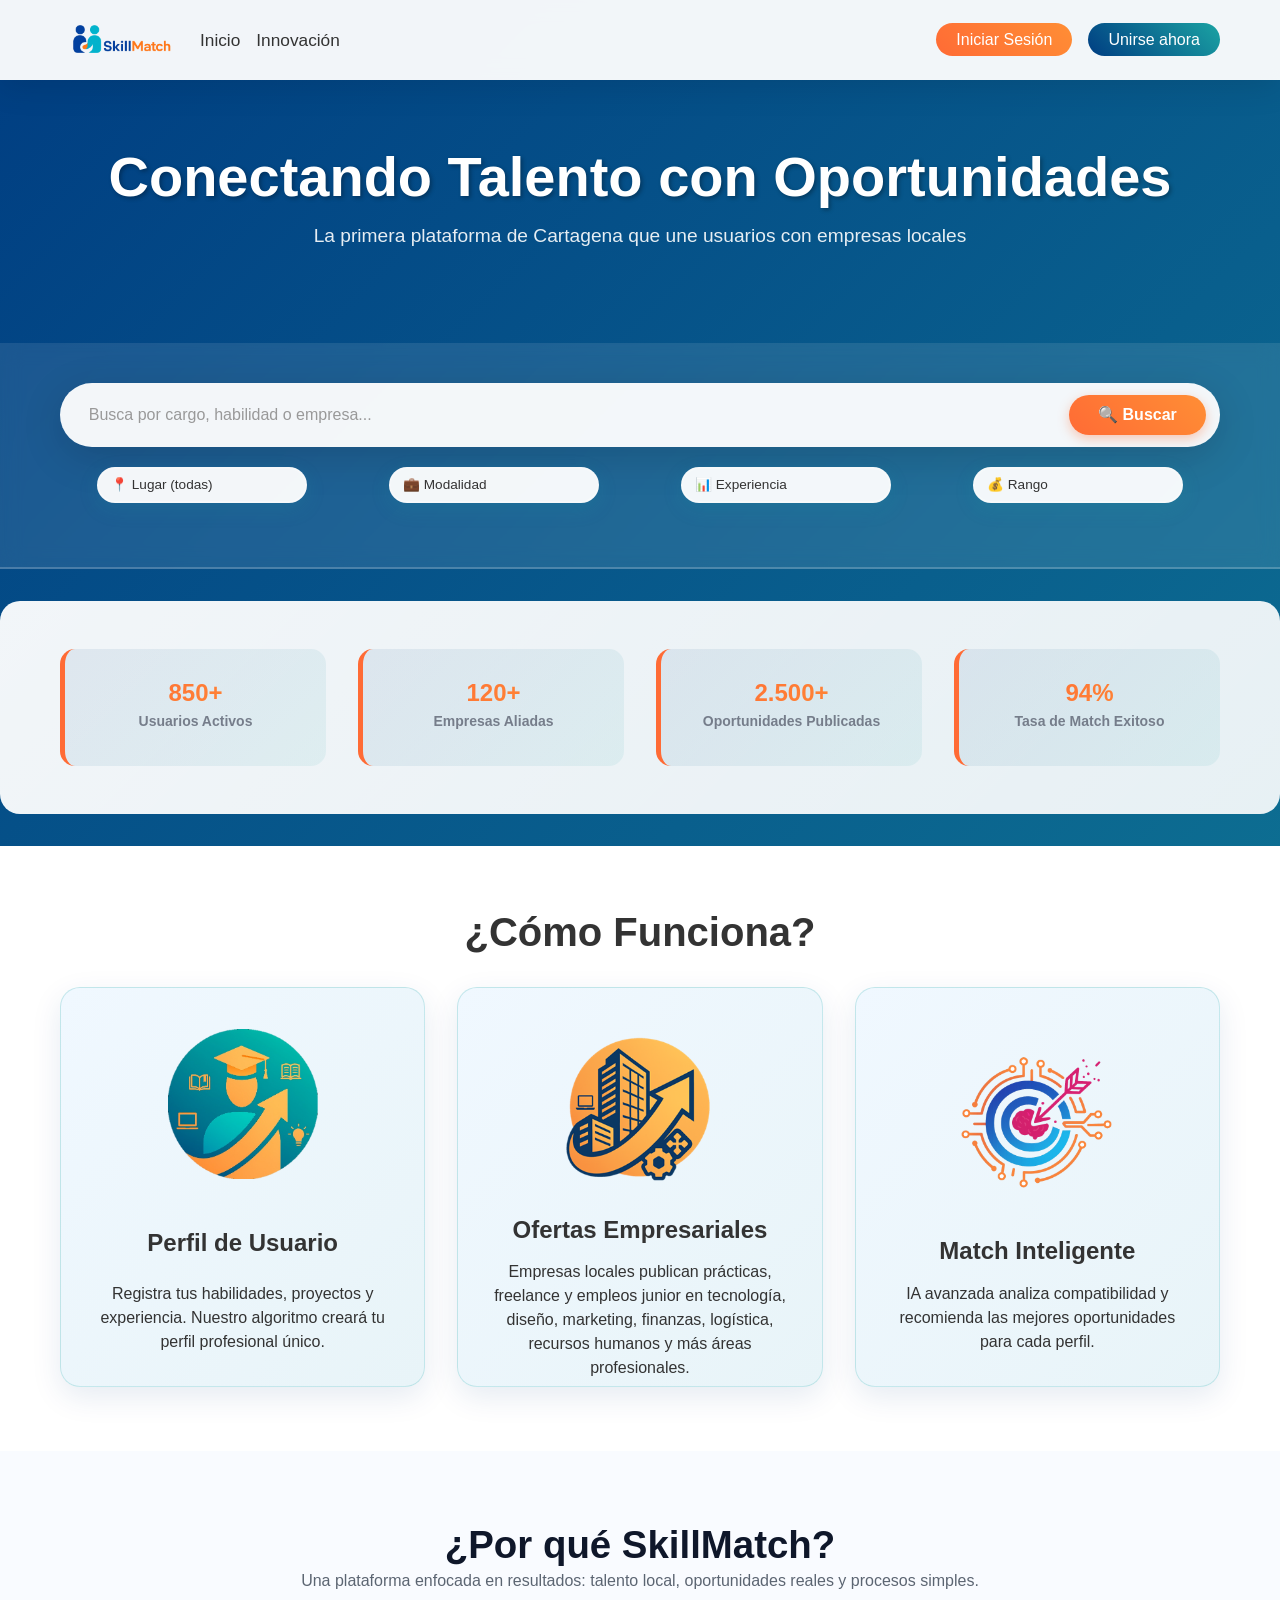
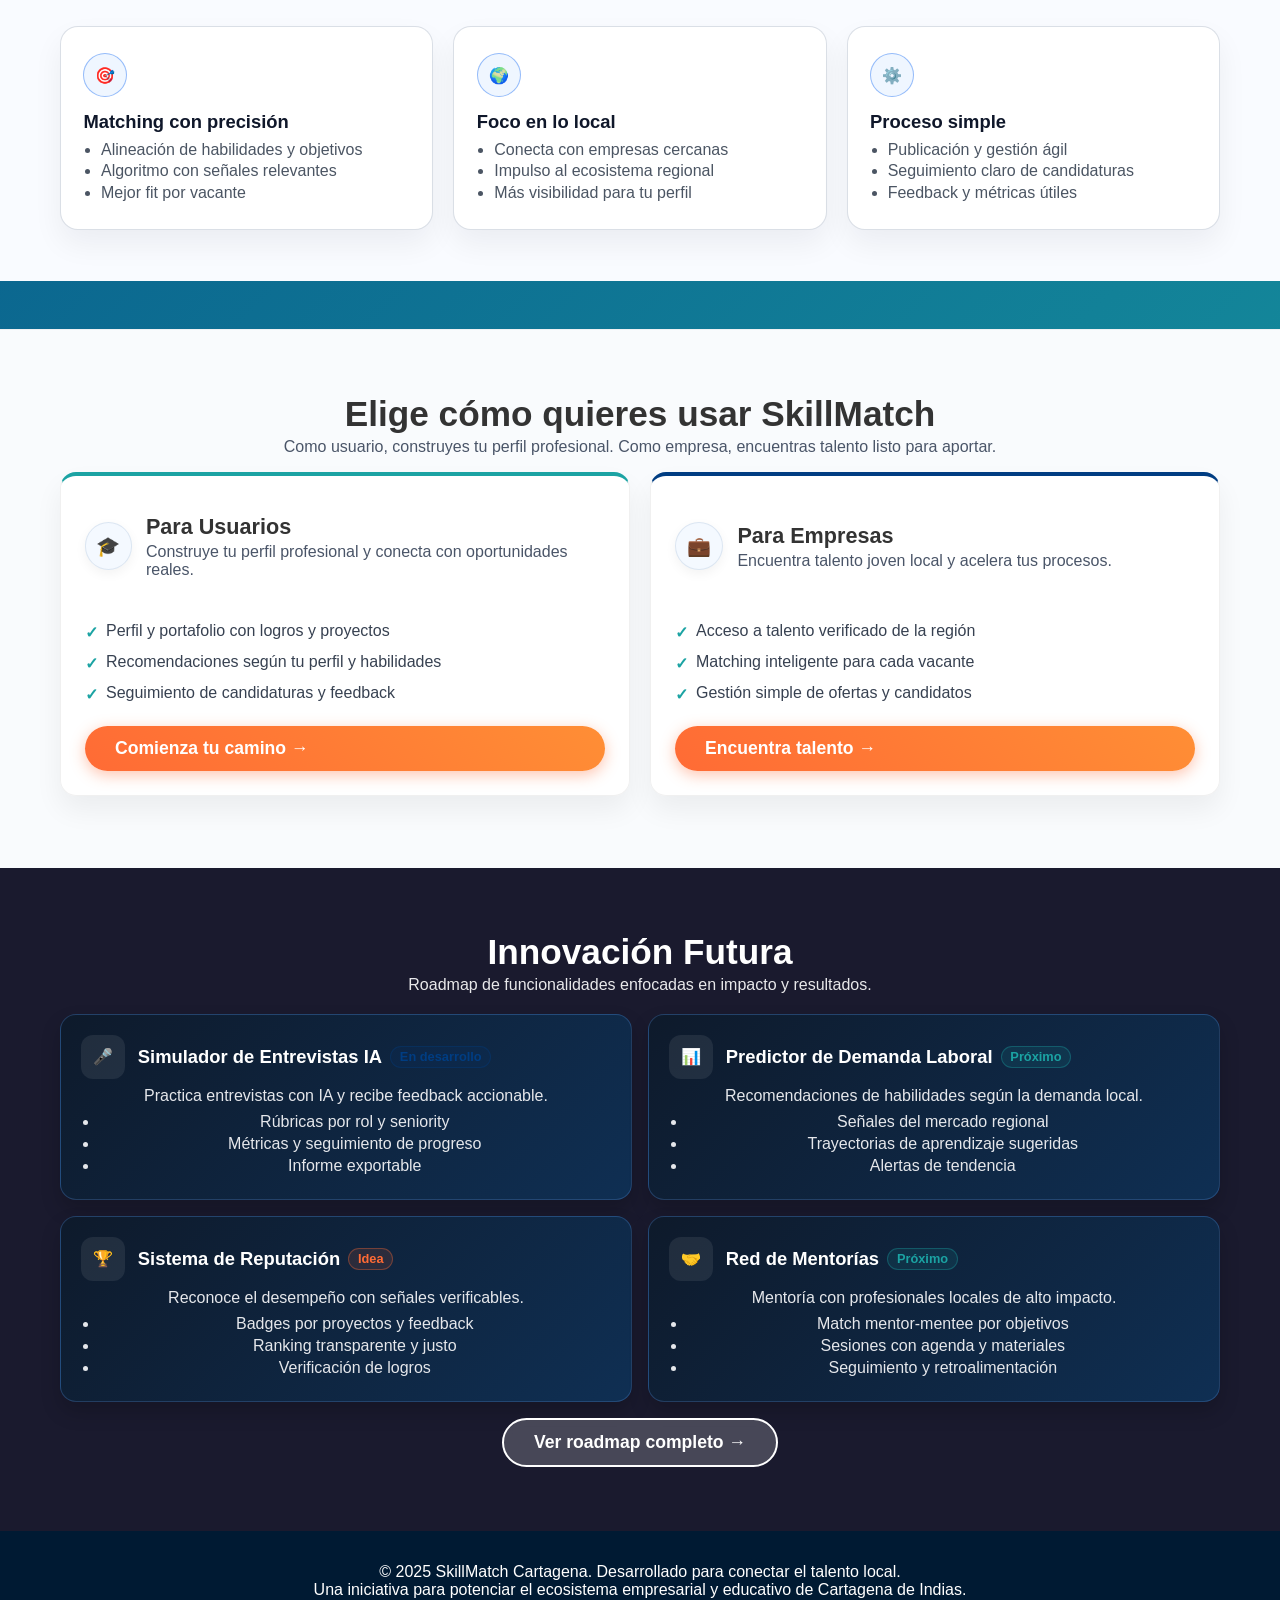
==== SkillMatch/src/pages/index.html @ 5d474a7c "feat: estado inicial SkillMatch antes de refactorizacion" ====
<!DOCTYPE html>
<html lang="es">
<head>
    <meta charset="UTF-8">
    <meta name="viewport" content="width=device-width, initial-scale=1.0">
    <title>SkillMatch Cartagena</title>
    <meta name="description" content="Conecta usuarios de Cartagena con oportunidades laborales locales. Perfiles profesionales, oportunidades personalizadas y networking con empresas.">
    <meta name="keywords" content="empleo, prácticas, usuarios, Cartagena, empresas, oportunidades, networking, tecnología, diseño, marketing, finanzas, recursos humanos, logística, salud, legal">
    <meta property="og:title" content="SkillMatch Cartagena">
    <meta property="og:description" content="Conectando talento local con empresas de Cartagena">
    <meta property="og:type" content="website">
    <meta property="og:image" content="../assets/img/logo.png">
    <link rel="icon" href="../assets/img/logo.png" type="image/png">

    <!-- CSS PRINCIPALES -->
    <link rel="stylesheet" href="../assets/css/app.css">
</head>

<body> 
    <a class="skip-link" href="#main">Saltar al contenido</a>
    <header>
        <nav class="container" aria-label="Principal">
            <div class="nav-left">
                <div class="logo">
                    <img src="../assets/img/logo.png" alt="SkillMatch Logo" width="240" height="80">
                </div>
                <ul class="nav-links nav-principales">
                    <li><a href="#main">Inicio</a></li>
                    <li><a href="#innovacion">Innovación</a></li>
                </ul>
            </div>
            <ul class="nav-links">
                <li><a href="login.html" class="btn-login">Iniciar Sesión</a></li>
                <li><a href="seleccionar-registro.html" class="btn-register">Unirse ahora</a></li>
            </ul>
        </nav>
    </header>

    <section class="hero" id="main">
        <div class="container">
            <h1>Conectando Talento con Oportunidades</h1>
            <p>La primera plataforma de Cartagena que une usuarios con empresas locales</p>
        </div>
    </section>

    
    <section class="search-section">
        <div class="container">
            <div class="search-box">
                <input type="text" placeholder="Busca por cargo, habilidad o empresa..." class="search-input">
                <button class="search-btn">🔍 Buscar</button>
            </div>
            <div class="quick-filters">
                <div class="filter-group">
                    <label for="location-select" class="sr-only">Lugar</label>
                    <select id="location-select" class="filter-select">
                        <option value="">📍 Lugar (todas)</option>
                        <optgroup label="Principales Ciudades">
                            <option value="bogota">Bogotá D.C.</option>
                            <option value="medellin">Medellín</option>
                            <option value="cali">Cali</option>
                            <option value="barranquilla">Barranquilla</option>
                            <option value="cartagena">Cartagena de Indias</option>
                            <option value="bucaramanga">Bucaramanga</option>
                            <option value="pereira">Pereira</option>
                            <option value="manizales">Manizales</option>
                            <option value="armenia">Armenia</option>
                            <option value="ibague">Ibagué</option>
                            <option value="pasto">Pasto</option>
                            <option value="cucuta">Cúcuta</option>
                            <option value="villavicencio">Villavicencio</option>
                            <option value="santa_marta">Santa Marta</option>
                            <option value="valledupar">Valledupar</option>
                            <option value="neiva">Neiva</option>
                            <option value="popayan">Popayán</option>
                            <option value="tunja">Tunja</option>
                            <option value="riohacha">Riohacha</option>
                        </optgroup>
                        <optgroup label="Departamentos / Regiones">
                            <option value="yopal">Yopal</option>
                            <option value="florencia">Florencia</option>
                            <option value="mocoa">Mocoa</option>
                            <option value="quibdo">Quibdó</option>
                        </optgroup>
                        <optgroup label="Área Metropolitana y Municipios">
                            <option value="soledad">Soledad (Atlántico)</option>
                            <option value="envigado">Envigado (Antioquia)</option>
                            <option value="bello">Bello (Antioquia)</option>
                            <option value="itagui">Itagüí (Antioquia)</option>
                            <option value="sabaneta">Sabaneta (Antioquia)</option>
                            <option value="dosquebradas">Dosquebradas (Risaralda)</option>
                            <option value="palmira">Palmira (Valle)</option>
                            <option value="jamundi">Jamundí (Valle)</option>
                            <option value="turbaco">Turbaco (Bolívar)</option>
                            <option value="magangue">Magangué (Bolívar)</option>
                            <option value="arjona">Arjona (Bolívar)</option>
                            <option value="funza">Funza (Cundinamarca)</option>
                            <option value="mosquera">Mosquera (Cundinamarca)</option>
                            <option value="chia">Chía (Cundinamarca)</option>
                            <option value="zipaquira">Zipaquirá (Cundinamarca)</option>
                            <option value="facatativa">Facatativá (Cundinamarca)</option>
                            <option value="barichara">Barichara (Santander)</option>
                        </optgroup>
                        <option value="otras">Otras ciudades / municipios</option>
                    </select>
                </div>
                <div class="filter-group">
                    <label for="modality-select" class="sr-only">Modalidad</label>
                    <select id="modality-select" class="filter-select">
                        <option value="">💼 Modalidad</option>
                        <option value="presencial">Presencial</option>
                        <option value="virtual">Virtual</option>
                        <option value="hibrida">Híbrida</option>
                    </select>
                </div>
                <div class="filter-group">
                    <label for="experience-select" class="sr-only">Experiencia</label>
                    <select id="experience-select" class="filter-select">
                        <option value="">📊 Experiencia</option>
                        <option value="junior">Junior (0-1 año)</option>
                        <option value="mid">Mid (1-3 años)</option>
                        <option value="senior">Senior (3+ años)</option>
                    </select>
                </div>
                <div class="filter-group">
                    <label for="salary-select" class="sr-only">Salario</label>
                    <select id="salary-select" class="filter-select">
                        <option value="">💰 Rango</option>
                        <option value="0-1000">Hasta $1.000.000</option>
                        <option value="1000-2000">$1.000.000 - $2.000.000</option>
                        <option value="2000-3000">$2.000.000 - $3.000.000</option>
                        <option value="3000-5000">$3.000.000 - $5.000.000</option>
                        <option value="5000+">Más de $5.000.000</option>
                    </select>
                </div>
            </div>
        </div>
    </section>

    <!-- CONTENEDOR DE RESULTADOS DE BÚSQUEDA -->
    <section id="results-container" class="results-section hidden">
        <div class="container">
            <!-- Los resultados se renderizarán aquí dinámicamente -->
        </div>
    </section>

    <!-- ESTADÍSTICAS IMPACTANTES -->
    <section class="impact-stats">
        <div class="container">
            <div class="stat-box">
                <div class="stat-value">850+</div>
                <div class="stat-label">Usuarios Activos</div>
            </div>
            <div class="stat-box">
                <div class="stat-value">120+</div>
                <div class="stat-label">Empresas Aliadas</div>
            </div>
            <div class="stat-box">
                <div class="stat-value">2.500+</div>
                <div class="stat-label">Oportunidades Publicadas</div>
            </div>
            <div class="stat-box">
                <div class="stat-value">94%</div>
                <div class="stat-label">Tasa de Match Exitoso</div>
            </div>
        </div>
    </section>

    <section class="features">
        <div class="container">
            <h2 class="section-title-large">¿Cómo Funciona?</h2>
            <div class="features-grid">
                <div class="feature-card">
                    <div class="feature-icon">
                        <img src="../assets/img/usuario-profile.png" alt="Perfil de Usuario" />
                    </div>
                    <h3>Perfil de Usuario</h3>
                    <p>Registra tus habilidades, proyectos y experiencia. Nuestro algoritmo creará tu perfil profesional único.</p>
                </div>
                <div class="feature-card">
                    <div class="feature-icon">
                        <img src="../assets/img/business-opportunities.png" alt="Ofertas Empresariales" />
                    </div>
                    <h3>Ofertas Empresariales</h3>
                    <p>Empresas locales publican prácticas, freelance y empleos junior en tecnología, diseño, marketing, finanzas, logística, recursos humanos y más áreas profesionales.</p>
                </div>
                <div class="feature-card">
                    <div class="feature-icon">
                        <img src="../assets/img/match-intelligent.png" alt="Match Inteligente" />
                    </div>
                    <h3>Match Inteligente</h3>
                    <p>IA avanzada analiza compatibilidad y recomienda las mejores oportunidades para cada perfil.</p>
                </div>
            </div>
        </div>
    </section>

    <section class="benefits-section" id="beneficios">
        <div class="container">
            <div class="why-header">
                <h2>¿Por qué SkillMatch?</h2>
                <p>Una plataforma enfocada en resultados: talento local, oportunidades reales y procesos simples.</p>
            </div>
            <div class="why-grid">
                <div class="benefit-item">
                    <div class="benefit-badge">🎯</div>
                    <h3>Matching con precisión</h3>
                    <ul>
                        <li>Alineación de habilidades y objetivos</li>
                        <li>Algoritmo con señales relevantes</li>
                        <li>Mejor fit por vacante</li>
                    </ul>
                </div>
                <div class="benefit-item">
                    <div class="benefit-badge">🌍</div>
                    <h3>Foco en lo local</h3>
                    <ul>
                        <li>Conecta con empresas cercanas</li>
                        <li>Impulso al ecosistema regional</li>
                        <li>Más visibilidad para tu perfil</li>
                    </ul>
                </div>
                <div class="benefit-item">
                    <div class="benefit-badge">⚙️</div>
                    <h3>Proceso simple</h3>
                    <ul>
                        <li>Publicación y gestión ágil</li>
                        <li>Seguimiento claro de candidaturas</li>
                        <li>Feedback y métricas útiles</li>
                    </ul>
                </div>
            </div>
        </div>
    </section>

    <section class="usuarios-empresas" id="usuarios-empresas">
        <div class="container">
            <div class="section-header-center">
                <h2>Elige cómo quieres usar SkillMatch</h2>
                <p>Como usuario, construyes tu perfil profesional. Como empresa, encuentras talento listo para aportar.</p>
            </div>

            <div class="pathways">
                <div class="pathway-card usuario">
                    <div class="pathway-header">
                        <div class="pathway-icon">🎓</div>
                        <div>
                            <h3>Para Usuarios</h3>
                            <p>Construye tu perfil profesional y conecta con oportunidades reales.</p>
                        </div>
                    </div>
                    <ul class="pathway-features">
                        <li>Perfil y portafolio con logros y proyectos</li>
                        <li>Recomendaciones según tu perfil y habilidades</li>
                        <li>Seguimiento de candidaturas y feedback</li>
                    </ul>
                    <a href="login-usuario.html" class="btn btn-primary">Comienza tu camino →</a>
                </div>

                <div class="pathway-card empresa">
                    <div class="pathway-header">
                        <div class="pathway-icon">💼</div>
                        <div>
                            <h3>Para Empresas</h3>
                            <p>Encuentra talento joven local y acelera tus procesos.</p>
                        </div>
                    </div>
                    <ul class="pathway-features">
                        <li>Acceso a talento verificado de la región</li>
                        <li>Matching inteligente para cada vacante</li>
                        <li>Gestión simple de ofertas y candidatos</li>
                    </ul>
                    <a href="login-empresa.html" class="btn btn-primary">Encuentra talento →</a>
                </div>
            </div>
        </div>
    </section>

    <section class="innovation-section" id="innovacion">
        <div class="container">
            <div class="innovation-header">
                <h2> Innovación Futura</h2>
                <p>Roadmap de funcionalidades enfocadas en impacto y resultados.</p>
            </div>

            <div class="roadmap-grid">
                <article class="roadmap-card">
                    <div class="roadmap-header">
                        <div class="roadmap-icon">🎤</div>
                        <div class="roadmap-title">
                            <h3>Simulador de Entrevistas IA</h3>
                            <span class="status-badge status-building">En desarrollo</span>
                        </div>
                    </div>
                    <p>Practica entrevistas con IA y recibe feedback accionable.</p>
                    <ul class="roadmap-points">
                        <li>Rúbricas por rol y seniority</li>
                        <li>Métricas y seguimiento de progreso</li>
                        <li>Informe exportable</li>
                    </ul>
                </article>

                <article class="roadmap-card">
                    <div class="roadmap-header">
                        <div class="roadmap-icon">📊</div>
                        <div class="roadmap-title">
                            <h3>Predictor de Demanda Laboral</h3>
                            <span class="status-badge status-planned">Próximo</span>
                        </div>
                    </div>
                    <p>Recomendaciones de habilidades según la demanda local.</p>
                    <ul class="roadmap-points">
                        <li>Señales del mercado regional</li>
                        <li>Trayectorias de aprendizaje sugeridas</li>
                        <li>Alertas de tendencia</li>
                    </ul>
                </article>

                <article class="roadmap-card">
                    <div class="roadmap-header">
                        <div class="roadmap-icon">🏆</div>
                        <div class="roadmap-title">
                            <h3>Sistema de Reputación</h3>
                            <span class="status-badge status-idea">Idea</span>
                        </div>
                    </div>
                    <p>Reconoce el desempeño con señales verificables.</p>
                    <ul class="roadmap-points">
                        <li>Badges por proyectos y feedback</li>
                        <li>Ranking transparente y justo</li>
                        <li>Verificación de logros</li>
                    </ul>
                </article>

                <article class="roadmap-card">
                    <div class="roadmap-header">
                        <div class="roadmap-icon">🤝</div>
                        <div class="roadmap-title">
                            <h3>Red de Mentorías</h3>
                            <span class="status-badge status-planned">Próximo</span>
                        </div>
                    </div>
                    <p>Mentoría con profesionales locales de alto impacto.</p>
                    <ul class="roadmap-points">
                        <li>Match mentor-mentee por objetivos</li>
                        <li>Sesiones con agenda y materiales</li>
                        <li>Seguimiento y retroalimentación</li>
                    </ul>
                </article>
            </div>

            <div class="roadmap-cta">
                <a href="#" class="btn btn-secondary">Ver roadmap completo →</a>
            </div>
        </div>
    </section>

    <footer>
        <div class="container">
            <p>&copy; 2025 SkillMatch Cartagena. Desarrollado para conectar el talento local.</p>
            <p>Una iniciativa para potenciar el ecosistema empresarial y educativo de Cartagena de Indias.</p>
        </div>
    </footer>

    <!-- Scripts para búsqueda y filtros -->
    <script src="../assets/js/search-handler.js"></script>
    <script src="../assets/js/index.js"></script>

</body>
</html>
---- SkillMatch/src/assets/css/app.css ----
/* ===== Variables y temas ===== */
:root {
    --color-bg: #ffffff;
    --color-text: #333333;
    --color-primary: #003d82;
    --color-secondary: #1ba3a3;
    --color-accent: #ff6b35;
    --elev-1: 0 8px 20px rgba(0,0,0,0.08);
}

html { scroll-behavior: smooth; }
body { background-color: var(--color-bg); color: var(--color-text); }

a { color: var(--color-primary); }
a:hover { color: var(--color-secondary); }

*:focus-visible { outline: 3px solid var(--color-secondary); outline-offset: 2px; }
/* app.css - Estilos unificados del sistema (base + componentes + secciones) */

/* ===== Base (modules/base.css) ===== */
* {
    margin: 0;
    padding: 0;
    box-sizing: border-box;
}

body {
    font-family: 'Segoe UI', Tahoma, Geneva, Verdana, sans-serif;
    background: linear-gradient(135deg, #003d82 0%, #1ba3a3 100%);
    min-height: 100vh;
    color: #333;
}

.container {
    max-width: 1200px;
    margin: 0 auto;
    padding: 0 20px;
}

header {
    background: rgba(255, 255, 255, 0.95);
    -webkit-backdrop-filter: blur(10px);
    backdrop-filter: blur(10px);
    box-shadow: 0 8px 32px rgba(0, 0, 0, 0.1);
    position: sticky;
    top: 0;
    z-index: 100;
}

footer {
    background: #001a33;
    color: white;
    text-align: center;
    padding: 2rem 0;
}

/* Skip link accesible */
.skip-link {
    position: absolute;
    left: -9999px;
    top: auto;
    width: 1px;
    height: 1px;
    overflow: hidden;
}
.skip-link:focus { left: 1rem; top: 1rem; width: auto; height: auto; background: #fff; padding: .5rem 1rem; border-radius: .5rem; box-shadow: var(--elev-1); }

/* Utilidad para ocultar secciones repetidas hasta que haya contenido */
.hidden {
    display: none;
}

/* ===== Header/Nav (compartido en todo el sitio) ===== */
nav {
    display: flex;
    justify-content: space-between;
    align-items: center;
    padding: 1rem 0;
}

.logo {
    font-size: 1.8rem;
    font-weight: bold;
    color: #003d82;
    display: flex;
    align-items: center;
    gap: 0.5rem;
}

.logo img {
    height: 80px;
    width: auto;
}

/* Aumentar fuente de enlaces Inicio / Innovación */
.nav-links.nav-principales a {
    font-size: 1.08rem; /* reducido ligeramente */
}

.nav-left {
    display: flex;
    align-items: center;
    gap: 1.25rem;
}

.nav-links {
    display: flex;
    gap: 1rem;
    list-style: none;
}

.nav-links a {
    text-decoration: none;
    color: #333;
    font-weight: 500;
    transition: color 0.3s ease;
}

.nav-links a:hover {
    color: #1ba3a3;
}

.nav-links a.active-nav {
    color: #1ba3a3;
    border-bottom: 2px solid #1ba3a3;
    padding-bottom: 3px;
}

.btn-login {
    background: linear-gradient(45deg, #ff6b35, #ff8e35);
    color: #fff !important;
    padding: 8px 20px !important;
    border-radius: 25px;
    transition: all 0.3s ease !important;
}

.btn-login:hover {
    transform: translateY(-2px);
    box-shadow: 0 4px 15px rgba(255, 107, 53, 0.4);
}

.btn-register {
    background: linear-gradient(45deg, #003d82, #1ba3a3);
    color: #fff !important;
    padding: 8px 20px !important;
    border-radius: 25px;
    transition: all 0.3s ease !important;
}

.btn-register:hover {
    transform: translateY(-2px);
    box-shadow: 0 4px 15px rgba(0, 61, 130, 0.4);
}

/* ===== Botones (modules/buttons.css) ===== */
.btn {
    padding: 12px 30px;
    border: none;
    border-radius: 50px;
    font-size: 1.1rem;
    font-weight: 600;
    cursor: pointer;
    transition: all 0.3s;
    text-decoration: none;
    display: inline-block;
}

.btn-primary {
    background: linear-gradient(45deg, #ff6b35, #ff8e35);
    color: white;
    box-shadow: 0 4px 15px rgba(255, 107, 53, 0.4);
}

.btn-secondary {
    background: rgba(255, 255, 255, 0.2);
    color: white;
    border: 2px solid white;
    -webkit-backdrop-filter: blur(10px);
    backdrop-filter: blur(10px);
}

.btn:hover {
    transform: translateY(-2px);
    box-shadow: 0 8px 25px rgba(0, 0, 0, 0.2);
}

/* ===== Formularios (modules/forms.css) ===== */
.form-group {
    margin-bottom: 1.5rem;
}

.form-group label {
    display: block;
    margin-bottom: 0.5rem;
    font-weight: 600;
}

.form-group input, .form-group select {
    width: 100%;
    padding: 12px;
    border: none;
    border-radius: 10px;
    font-size: 1rem;
    background: rgba(255, 255, 255, 0.9);
}

.registro-form {
    max-width: 600px;
    margin: 0 auto;
    background: rgba(255, 255, 255, 0.95);
    padding: 2rem 2rem 1.5rem;
    border-radius: 20px;
    box-shadow: 0 20px 40px rgba(0, 0, 0, 0.2);
    -webkit-backdrop-filter: blur(10px);
    backdrop-filter: blur(10px);
    border: 1px solid rgba(255, 255, 255, 0.2);
}
.btn-return {
    background: linear-gradient(45deg, #003d82, #1ba3a3);
    color: #fff !important;
    border: none;
    box-shadow: 0 6px 20px rgba(0, 61, 130, 0.25);
    display: inline-flex;
    align-items: center;
    justify-content: center;
    gap: .35rem;
}
.btn-return:hover {
    transform: translateY(-2px);
    box-shadow: 0 10px 24px rgba(0, 61, 130, 0.35);
}
.btn-return-link { margin-bottom: .75rem; }
/* Secciones y grids del formulario profesional */
.registro-form .section-title { font-size: 1.1rem; color: #0f2f53; margin: 0 0 .6rem; }
.registro-form .form-section { margin-bottom: 1rem; }
.registro-form .input-help { display: block; color: #6b7280; font-size: .85rem; margin-top: .25rem; }
.registro-form .form-actions { display: flex; justify-content: space-between; gap: .75rem; margin-top: 1rem; }

.registro-form .form-grid { display: grid; grid-template-columns: 1fr; gap: .85rem 1rem; }
@media (min-width: 900px) { .registro-form { max-width: 880px; } .registro-form .form-grid { grid-template-columns: 1fr 1fr; } }
.registro-form .form-grid .span-full { grid-column: 1 / -1; }

.is-hidden { display: none !important; }

.registro-form .checkbox { display: flex; align-items: flex-start; gap: .5rem; color: #374151; }
.registro-form input[type="file"] { background: rgba(255,255,255,0.9); padding: .6rem; border-radius: 10px; border: 1px solid #e5e7eb; }
/* Opciones inline para radios del wizard */
.registro-form .option-row { display: flex; align-items: center; justify-content: center; gap: 2rem; flex-wrap: wrap; margin: .25rem auto .25rem; }
.registro-form .option-row label { display: inline-flex; align-items: center; gap: .35rem; font-weight: 600; color: #0f2f53; }
.registro-form input[type="radio"] { accent-color: var(--color-secondary); }
.registro-form .field-center { max-width: 420px; margin-left: auto; margin-right: auto; }
.form-step[data-step="1"] .step-actions { display: flex; justify-content: center; }
.registro-form input[type="tel"] { letter-spacing: .5px; }

#error-message,
#success-message {
    display: none;
    padding: 10px;
    border-radius: 5px;
    margin-bottom: 15px;
}

#error-message {
    background-color: #fee;
    border: 1px solid #fcc;
    color: #c33;
}

#success-message {
    background-color: #efe;
    border: 1px solid #cfc;
    color: #3c3;
}

/* ===== Wizard / Stepper ===== */
.stepper { display: grid; grid-template-columns: repeat(3, minmax(180px, 1fr)); gap: .75rem; margin: 0 0 1rem; }
.stepper .step { display: flex; align-items: center; gap: .6rem; background: #f6f9fc; border: 1px solid #e5e7eb; border-radius: 12px; padding: .6rem .75rem; color: #0f2f53; min-height: 56px; }
.stepper .step .step-index { width: 28px; height: 28px; border-radius: 999px; display: grid; place-items: center; background: #e9f4ff; color: #003d82; font-weight: 700; border: 1px solid rgba(0,61,130,.2); }
.stepper .step.active { border-color: rgba(0,61,130,.35); box-shadow: 0 6px 14px rgba(0,0,0,.06); }
.stepper .step.active .step-index { background: #003d82; color: #fff; border-color: #003d82; }
.stepper .step.completed { opacity: .9; }
.stepper .step.completed .step-index { background: #1ba3a3; color: #fff; border-color: #1ba3a3; }
.step-label { font-weight: 600; font-size: .95rem; white-space: nowrap; }

@media (max-width: 540px) {
    .stepper { grid-template-columns: 1fr; }
    .step-label { white-space: normal; }
}

.form-step { display: none; }
.form-step.active { display: block; }
.step-actions { display: grid; grid-template-columns: 1fr 1fr; gap: .75rem; margin-top: .75rem; align-items: center; }
.step-actions .btn { width: 100%; min-width: 0; }
/* Botones del wizard de recuperación: ligeramente más pequeños */
#form-recovery .step-actions .btn { padding: 10px 22px; font-size: 1rem; border-radius: 40px; }
#form-recovery .form-step[data-step="1"] .step-actions .btn { min-width: 200px; width: auto; }
/* Paso 2 y 3: botones más compactos y separados a extremos */
#form-recovery .form-step[data-step="2"] .step-actions,
#form-recovery .form-step[data-step="3"] .step-actions { display: flex; justify-content: space-between; gap: 1rem; }

#form-recovery .form-step[data-step="2"] .step-actions .btn,
#form-recovery .form-step[data-step="3"] .step-actions .btn { width: auto; min-width: 160px; max-width: 240px; }
/* Hacer que los campos de cada paso conserven el mismo ancho centrado */
#form-recovery .form-grid { grid-template-columns: 1fr; }
@media (min-width: 900px) { #form-recovery .form-grid { grid-template-columns: 1fr; } }

@media (max-width: 600px) {
    #form-recovery .form-step[data-step="2"] .step-actions,
    #form-recovery .form-step[data-step="3"] .step-actions { flex-direction: column; align-items: stretch; }
    #form-recovery .form-step[data-step="2"] .step-actions .btn,
    #form-recovery .form-step[data-step="3"] .step-actions .btn { width: 100%; min-width: 0; max-width: none; }
}

/* ===== Secciones (modules/sections.css) ===== */
.hero {
    text-align: center;
    padding: 4rem 0;
    color: white;
}

.hero h1 {
    font-size: 3.5rem;
    margin-bottom: 1rem;
    text-shadow: 2px 2px 4px rgba(0, 0, 0, 0.3);
}

.hero p {
    font-size: 1.2rem;
    margin-bottom: 2rem;
    opacity: 0.9;
}

.search-section {
    background: rgba(255, 255, 255, 0.1);
    padding: 2.5rem 0;
    -webkit-backdrop-filter: blur(10px);
    backdrop-filter: blur(10px);
    border-bottom: 2px solid rgba(255, 255, 255, 0.2);
}

.results-section {
    background: linear-gradient(135deg, rgba(255, 255, 255, 0.98) 0%, rgba(255, 255, 255, 0.95) 100%);
    padding: 3rem 0;
    margin: 2rem 0;
    border-radius: 20px;
}

.impact-stats {
    background: linear-gradient(135deg, rgba(255, 255, 255, 0.95) 0%, rgba(255, 255, 255, 0.9) 100%);
    padding: 3rem 0;
    margin: 2rem 0;
    border-radius: 20px;
}

.impact-stats .container {
    display: grid;
    grid-template-columns: repeat(auto-fit, minmax(200px, 1fr));
    gap: 2rem;
}

.stat-box {
    text-align: center;
    padding: 2rem;
    background: linear-gradient(135deg, rgba(0, 61, 130, 0.08) 0%, rgba(27, 163, 163, 0.08) 100%);
    border-radius: 15px;
    border-left: 5px solid #ff6b35;
    transition: all 0.3s ease;
}

.stat-box:hover {
    transform: translateY(-5px);
    box-shadow: 0 15px 40px rgba(27, 163, 163, 0.2);
    border-left-color: #1ba3a3;
}

.stat-value {
    font-size: 2.8rem;
    font-weight: 700;
    background: linear-gradient(135deg, #ff6b35 0%, #ff8e35 100%);
    -webkit-background-clip: text;
    -webkit-text-fill-color: transparent;
    background-clip: text;
    margin-bottom: 0.5rem;
}

.stat-label {
    font-size: 1.1rem;
    color: #003d82;
    font-weight: 600;
}

.features {
    background: #fff;
    padding: 4rem 0;
}

.features-grid {
    display: grid;
    grid-template-columns: repeat(auto-fit, minmax(300px, 1fr));
    gap: 2rem;
    margin-top: 2rem;
}

/* ===== Tarjetas (modules/cards.css) ===== */
.result-card {
    background: white;
    border: 2px solid rgba(0, 61, 130, 0.1);
    border-radius: 15px;
    padding: 1.8rem;
    transition: all 0.3s cubic-bezier(0.4, 0, 0.2, 1);
    position: relative;
    overflow: hidden;
}

.result-card:hover {
    box-shadow: 0 15px 45px rgba(0, 61, 130, 0.15);
    border-color: rgba(27, 163, 163, 0.3);
    transform: translateY(-8px);
}

.result-card::before {
    content: "";
    position: absolute;
    top: 0;
    left: 0;
    right: 0;
    height: 4px;
    background: linear-gradient(90deg, #003d82 0%, #1ba3a3 100%);
    transform: scaleX(0);
    transform-origin: left;
    transition: transform 0.3s ease;
}

.result-card:hover::before {
    transform: scaleX(1);
}

.results-header {
    text-align: center;
    margin-bottom: 2.5rem;
}

.results-header h2 {
    font-size: 2.2rem;
    color: #003d82;
    margin-bottom: 0.5rem;
}

.results-summary {
    font-size: 1.1rem;
    color: #666;
}

.results-summary strong {
    color: #ff6b35;
    font-weight: 700;
}

.results-grid {
    display: grid;
    grid-template-columns: repeat(auto-fill, minmax(320px, 1fr));
    gap: 2rem;
    margin-bottom: 2rem;
}

.result-header {
    display: flex;
    justify-content: space-between;
    align-items: flex-start;
    margin-bottom: 1.2rem;
    gap: 1rem;
}

.result-company-info {
    display: flex;
    gap: 1rem;
    align-items: flex-start;
}

.result-logo {
    font-size: 2.5rem;
    display: flex;
    align-items: center;
    justify-content: center;
    min-width: 50px;
    min-height: 50px;
}

.result-title {
    font-size: 1.3rem;
    color: #003d82;
    font-weight: 700;
    margin: 0 0 0.2rem;
}

.result-company {
    color: #666;
    font-size: 0.95rem;
    margin: 0;
}

.result-match {
    display: flex;
    flex-direction: column;
    align-items: center;
    gap: 0.3rem;
}

.match-badge {
    width: 60px;
    height: 60px;
    border-radius: 50%;
    display: flex;
    align-items: center;
    justify-content: center;
    font-weight: 700;
    color: #fff;
    font-size: 1.2rem;
    box-shadow: 0 4px 12px rgba(0, 0, 0, 0.15);
    background: linear-gradient(135deg, #003d82 0%, #1ba3a3 100%);
}

.match-text {
    font-size: 0.8rem;
    color: #999;
    font-weight: 600;
}

.result-description {
    color: #555;
    font-size: 0.95rem;
    line-height: 1.6;
    margin: 1rem 0;
}

.result-meta {
    display: flex;
    gap: 1rem;
    flex-wrap: wrap;
    margin: 1rem 0;
    padding: 1rem 0;
    border-top: 1px solid rgba(0, 61, 130, 0.08);
    border-bottom: 1px solid rgba(0, 61, 130, 0.08);
}

.meta-item {
    font-size: 0.9rem;
    color: #666;
}

.result-salary {
    color: #ff6b35;
    font-size: 1.05rem;
    margin: 1rem 0;
}

.result-skills {
    display: flex;
    flex-wrap: wrap;
    gap: 0.5rem;
    margin: 1.2rem 0;
}

.skill-tag {
    background: linear-gradient(135deg, rgba(0, 61, 130, 0.08) 0%, rgba(27, 163, 163, 0.08) 100%);
    color: #003d82;
    padding: 0.4rem 0.8rem;
    border-radius: 15px;
    font-size: 0.85rem;
    font-weight: 500;
    border: 1px solid rgba(0, 61, 130, 0.1);
}

.result-actions {
    display: flex;
    gap: 1rem;
    margin-top: 1.5rem;
}

/* Estilos de botones actualizados */
.btn-save {
    flex: 1;
    background: #fff;
    color: #6b7280;
    border: 2px solid #e5e7eb;
    padding: 1rem 1.5rem;
    border-radius: 15px;
    font-size: 1rem;
    font-weight: 600;
    cursor: pointer;
    transition: all 0.3s ease;
    display: flex;
    align-items: center;
    justify-content: center;
    gap: 0.5rem;
}

.btn-save:hover {
    background: #f9fafb;
    border-color: #1ba3a3;
    color: #1ba3a3;
    transform: translateY(-2px);
    box-shadow: 0 4px 15px rgba(27,163,163,0.2);
}

.btn-save.saved {
    background: #d1fae5;
    color: #065f46;
    border-color: #6ee7b7;
}

/* Mensajes de estado */
.loading-message,
.error-message,
.no-results-message {
    text-align: center;
    padding: 3rem;
    background: #fff;
    border-radius: 20px;
    box-shadow: 0 4px 20px rgba(0,0,0,0.08);
}

.loading-message {
    display: flex;
    flex-direction: column;
    align-items: center;
    gap: 1.5rem;
}

.loading-spinner {
    width: 50px;
    height: 50px;
    border: 5px solid #e5e7eb;
    border-top-color: #1ba3a3;
    border-radius: 50%;
    animation: spin 1s linear infinite;
}

@keyframes spin {
    to { transform: rotate(360deg); }
}

@keyframes pulse {
    0%, 100% { transform: scale(1); }
    50% { transform: scale(1.05); }
}

.loading-message p,
.error-message p,
.no-results-message p {
    color: #6b7280;
    font-size: 1.1rem;
    margin: 0.5rem 0;
}

.error-message h3,
.no-results-message h3 {
    color: #111827;
    font-size: 1.5rem;
    margin-bottom: 0.8rem;
}

.no-results-message h3::before {
    content: '';
}

/* Responsive para móviles */
@media (max-width: 768px) {
    .opportunities-header h1 {
        font-size: 2rem;
    }
    
    .opportunities-header p {
        font-size: 1rem;
    }
    
    .search-bar-main {
        flex-direction: column;
    }
    
    .opportunities-sidebar {
        position: static;
    }
    
    .opportunity-card {
        padding: 1.5rem;
    }
    
    .card-header-opp {
        flex-direction: column;
    }
    
    .company-logo-opp {
        width: 60px;
        height: 60px;
    }
    
    .job-title {
        font-size: 1.2rem;
    }
    
    .card-actions {
        flex-direction: column;
    }
    
    .btn-apply, .btn-save {
        width: 100%;
    }
}

.no-results {
    text-align: center;
    padding: 2rem;
}

.no-results h3 {
    font-size: 1.8rem;
    color: #003d82;
    margin-bottom: 1rem;
}

.no-results p {
    font-size: 1rem;
    color: #666;
}

.feature-card {
    background: linear-gradient(135deg, #f0f8ff 0%, #e8f4f8 100%);
    padding: 2rem;
    border-radius: 20px;
    text-align: center;
    transition: transform 0.3s ease;
    box-shadow: 0 10px 30px rgba(0, 61, 130, 0.1);
    border: 1px solid rgba(27, 163, 163, 0.2);
    display: flex;
    flex-direction: column;
    height: 400px;
}

.feature-card:hover { transform: translateY(-10px); }

.feature-icon {
    height: 200px;
    display: flex;
    justify-content: center;
    align-items: center;
    margin: 0;
    padding: 0;
}

.feature-icon img {
    width: 150px;
    height: 150px;
    margin-bottom: 1rem;
    border-radius: 10px;
    object-fit: contain;
}

.feature-icon img[alt="Ofertas Empresariales"] {
    width: 180px;
    height: 180px;
    margin-bottom: 0;
}

.feature-icon img[alt="Match Inteligente"] {
    width: 200px;
    height: 200px;
    margin-bottom: 0;
    transform: scale(1.2);
}

.feature-card h3 {
    margin: 1rem 0;
    font-size: 1.5rem;
    height: 50px;
    display: flex;
    align-items: center;
    justify-content: center;
}

.feature-card p {
    margin: 0;
    flex-grow: 1;
    display: flex;
    align-items: center;
    justify-content: center;
    font-size: 1rem;
    line-height: 1.5;
}

/* ===== Media Queries (modules/media-queries.css) ===== */
@media (max-width: 768px) {
    .hero h1 {
        font-size: 2.5rem;
    }

    .platform-benefits {
        grid-template-columns: 1fr;
        gap: 2rem;
    }

    .nav-links {
        display: none;
    }
}

/* ===== Login / Registro (estilos compartidos) ===== */
.registro-section {
    background: linear-gradient(135deg, #003d82 0%, #1ba3a3 100%);
    padding: 4rem 0;
    min-height: calc(100vh - 150px);
    display: flex;
    align-items: center;
}

.registro-section > .container > h2 {
    color: white;
    text-align: center;
    margin-bottom: 2rem;
    font-size: 2rem;
    text-shadow: 2px 2px 4px rgba(0, 0, 0, 0.3);
}

.login-form h2,
.registro-form h2 {
    color: #003d82;
    text-align: center;
    margin-bottom: 2rem;
    text-shadow: none;
}

.welcome-text {
    text-align: center;
    color: white;
    margin-bottom: 2rem;
}

.welcome-text h1 {
    font-size: 2.5rem;
    margin-bottom: 1rem;
    text-shadow: 2px 2px 4px rgba(0, 0, 0, 0.3);
}

.welcome-text p {
    font-size: 1.2rem;
    opacity: 0.9;
}

.login-container {
    display: flex;
    flex-direction: column;
    align-items: center;
    gap: 2rem;
    max-width: 420px;
    margin: 0 auto;
    text-align: center;
}

/* === Selección de registro: diseño profesional === */
.choice-split {
    display: grid;
    grid-template-columns: 1fr;
    gap: 1.25rem;
    position: relative; /* contenedor de paneles */
}
@media (min-width: 900px) { .choice-split { grid-template-columns: 1fr 1fr; } }

.choice-panel {
    --accent: var(--color-secondary);
    position: relative;
    background: transparent;
    border: none;
    border-radius: 16px;
    padding: .75rem; /* espacio para que se vea el bloque de fondo */
    transition: transform .18s ease;
    display: flex; flex-direction: column; height: 100%; overflow: visible;
    z-index: 1;
}
.choice-panel::before {
    content: "";
    position: absolute;
    top: -12px;
    left: -12px;
    width: 95%;
    height: 92%;
    background: var(--accent);
    border-radius: 8px;
    pointer-events: none;
    z-index: -1;
}
.choice-panel::after { display: none; }
.choice-panel.usuario { --accent: var(--color-secondary); }
.choice-panel.empresa { --accent: var(--color-primary); }
.choice-panel:hover { transform: translateY(-2px); }
/* Mantener acento en el bloque de fondo al hover/focus */
.choice-panel:hover::before,
.choice-panel:focus-within::before { background: var(--accent); }

.choice-card { background: #ffffff; border: 1px solid rgba(15,47,83,.08); border-radius: 14px; padding: 1rem 1.25rem 1.1rem; box-shadow: 0 12px 26px rgba(0,0,0,0.12); height: 100%; display: flex; flex-direction: column; }
.choice-panel:hover .choice-card { box-shadow: 0 18px 36px rgba(0,0,0,0.14); }

.choice-card .choice-header { display: flex; align-items: center; gap: .9rem; margin-bottom: .75rem; }
@media (min-width: 900px) { .choice-card .choice-header { min-height: 88px; } }
.choice-icon { width: auto; height: auto; border-radius: 0; display: grid; place-items: center; background: transparent; color: #0f2f53; border: none; font-size: 1.6rem; line-height: 1; }
.choice-title h2 { margin: 0; font-size: 1.5rem; color: #0f2f53; }
.choice-title p { margin: .2rem 0 0; color: #4a5568; }

.choice-points { list-style: none; padding: 0; margin: .5rem 0 1rem; }
.choice-points li { display: flex; align-items: flex-start; gap: .5rem; padding: .3rem 0; color: #374151; }
.choice-points li::before { content: "✓"; color: var(--accent); font-weight: 700; margin-top: 1px; }

.choice-panel .btn-full {
    margin-top: auto;
    width: 100%;
    display: inline-flex;
    justify-content: center;
    align-items: center;
    text-align: center;
}
.choice-cta { margin-top: auto; }
.signup-hint { text-align: center; margin-top: .45rem; font-size: .9rem; color: #64748b; }

/* Botón outline adaptado al acento del panel */
.choice-panel .btn.btn-outline {
    background: #ffffff;
    color: var(--accent);
    border: 2px solid var(--accent);
}
.choice-panel .btn.btn-outline:hover {
    background: var(--accent);
    color: #ffffff;
    box-shadow: 0 6px 16px rgba(0,0,0,.12);
}
.signup-choices {
    display: grid;
    grid-template-columns: 1fr;
    gap: 1.25rem;
}
@media (min-width: 900px) { .signup-choices { grid-template-columns: 1fr 1fr; } }

.signup-card {
    background: rgba(255, 255, 255, 0.96);
    border: 1px solid rgba(0,0,0,0.06);
    border-radius: 16px;
    padding: 1.5rem;
    box-shadow: 0 14px 28px rgba(0,0,0,0.06);
    -webkit-backdrop-filter: blur(4px);
    backdrop-filter: blur(4px);
    transition: transform .18s ease, box-shadow .18s ease, border-color .18s ease;
    display: flex;
    flex-direction: column;
    height: 100%;
}
.signup-card:hover { transform: translateY(-2px); box-shadow: 0 18px 36px rgba(0,0,0,0.08); border-color: rgba(27, 163, 163, 0.2); }
.signup-card.usuario { border-top: 4px solid var(--color-secondary); }
.signup-card.empresa { border-top: 4px solid var(--color-primary); }

.signup-head { display: flex; align-items: center; gap: .9rem; margin-bottom: .75rem; }
@media (min-width: 900px) { .signup-head { min-height: 92px; } }
.signup-icon {
    width: 48px; height: 48px; border-radius: 12px; display: grid; place-items: center;
    background: #f4f9ff; color: #003d82; border: 1px solid rgba(0,61,130,.10);
}

.signup-points { list-style: none; padding: 0; margin: .25rem 0 1rem; }
.signup-points li { display: flex; align-items: flex-start; gap: .5rem; padding: .3rem 0; color: #374151; }
.signup-points li::before { content: "✓"; color: var(--color-secondary); font-weight: 700; margin-top: 1px; }

.signup-card .btn-full { margin-top: auto; width: 100%; }

.login-options {
    display: flex;
    gap: 1rem;
    margin: 2rem 0;
}

.login-option {
    flex: 1;
    padding: 2rem;
    background: rgba(255, 255, 255, 0.95);
    border-radius: 15px;
    text-align: center;
    cursor: pointer;
    transition: transform 0.3s ease, box-shadow 0.3s ease;
    text-decoration: none;
    color: #003d82;
    box-shadow: 0 10px 30px rgba(0, 0, 0, 0.08);
}

.login-option:hover {
    transform: translateY(-5px);
    box-shadow: 0 15px 35px rgba(0, 0, 0, 0.12);
}

.login-option i {
    font-size: 2.5rem;
    margin-bottom: 1rem;
    color: #1ba3a3;
}

.login-form { display: none; }
.login-form.active { display: block; animation: fadeIn 0.4s ease-out; }

/* Afinar tamaño y simetría del flujo de recuperación */
#form-recovery.registro-form { padding: 1.5rem 1.25rem; border-radius: 16px; }
#recoveryFlow .stepper { margin: 0 0 .75rem; }
#recoveryFlow .registro-form .form-section { margin-bottom: .9rem; }

.toggle-form {
    color: #1ba3a3;
    cursor: pointer;
    text-decoration: underline;
    margin-top: 1rem;
    display: block;
}

.form-footer { text-align: center; margin-top: 1rem; }
.forgot-password { color: #1ba3a3; text-decoration: none; font-size: 0.9rem; }
.forgot-password:hover { text-decoration: underline; }

.divider {
    text-align: center;
    margin: 1.5rem 0;
    position: relative;
    color: #666;
}

.divider::before,
.divider::after {
    content: "";
    position: absolute;
    top: 50%;
    width: 45%;
    height: 1px;
    background: #ddd;
}

.divider::before { left: 0; }
.divider::after { right: 0; }

@keyframes fadeIn {
    from { opacity: 0; transform: translateY(10px); }
    to   { opacity: 1; transform: translateY(0); }
}

/* Tags de roles en registro empresa */
.roles-input { display: flex; flex-wrap: wrap; gap: .5rem; margin-top: .4rem; }
.role-tag { background: #f4f9ff; color: #003d82; padding: .45rem .75rem; border-radius: 999px; font-size: .75rem; font-weight: 600; cursor: pointer; border: 1px solid rgba(0,61,130,.20); transition: all .18s ease; }
.role-tag:hover { background: #e9f4ff; box-shadow: 0 4px 10px rgba(0,61,130,.15); }
.role-tag.active { background: #003d82; color: #ffffff; border-color: #003d82; box-shadow: 0 4px 12px rgba(0,61,130,.35); }

/* ===== Extra profesional en login usuario ===== */
.professional-extra { margin: 1rem 0 1.25rem; background: #f6f9fc; border: 1px solid rgba(0,61,130,.12); padding: .9rem 1rem 1rem; border-radius: 14px; }
.professional-extra[open] { box-shadow: 0 8px 20px rgba(0,0,0,.06); }
.professional-extra summary { cursor: pointer; font-weight: 600; color: #0f2f53; margin-bottom: .75rem; }
.professional-extra summary::-webkit-details-marker { display: none; }
.professional-extra .form-grid { grid-template-columns: 1fr; }
@media (min-width: 860px) { .professional-extra .form-grid { grid-template-columns: 1fr 1fr; } }
.professional-extra .input-help { font-size: .75rem; color: #4a5568; margin-top: .65rem; }

/* ===== Toggle de tema ===== */
/* Modo oscuro eliminado: se retiran estilos de .theme-toggle */

/* ===== Sección Estudiantes y Empresas ===== */
.usuarios-empresas {
    padding: 4rem 0 4.5rem;
    margin-top: 3rem;
    background: #f9fbfd;
    border-top: 1px solid rgba(0,0,0,0.04);
}
/* ===== Buscador y Filtros (oportunidades + portada) ===== */
.search-box {
    display: flex;
    gap: 1rem;
    align-items: center;
    margin-bottom: 1.25rem;
    background: rgba(255, 255, 255, 0.95);
    padding: 0.75rem 0.9rem;
    border-radius: 50px;
    box-shadow: 0 10px 40px rgba(0, 0, 0, 0.15);
    transition: box-shadow 0.3s ease;
}

.search-box:focus-within {
    box-shadow: 0 15px 50px rgba(27, 163, 163, 0.3);
}

.search-input {
    flex: 1;
    border: none;
    outline: none;
    padding: 0.6rem 0.9rem;
    font-size: 1rem;
    background: transparent;
    color: #333;
}

.search-input::placeholder {
    color: #999;
}

.search-btn {
    background: linear-gradient(45deg, #ff6b35, #ff8e35);
    color: #fff;
    border: none;
    padding: 0.65rem 1.8rem;
    border-radius: 50px;
    font-weight: 600;
    cursor: pointer;
    transition: all 0.3s ease;
    font-size: 1rem;
    box-shadow: 0 4px 12px rgba(255, 107, 53, 0.35);
}

.search-btn:hover {
    transform: translateY(-2px);
    box-shadow: 0 8px 20px rgba(255, 107, 53, 0.4);
}

.quick-filters {
    display: grid;
    grid-template-columns: repeat(auto-fit, minmax(130px, 1fr));
    gap: 0.5rem; /* menos espacio entre filtros */
    justify-items: center; /* centra cada filtro dentro de su columna */
    align-items: center;
}

.filter-group {
    display: flex;
    align-items: center;
    justify-content: center;
    width: 100%;
}

.filter-select {
    -webkit-appearance: none;
    -moz-appearance: none;
    appearance: none;
    border: 2px solid rgba(255, 255, 255, 0.3);
    background: rgba(255, 255, 255, 0.95);
    color: #333;
    padding: 0.5rem 0.75rem;
    border-radius: 20px;
    font-weight: 500;
    cursor: pointer;
    width: 100%;
    max-width: 210px; /* más cortos pero aún cómodos */
    font-size: 0.85rem;
    line-height: 1.2;
    white-space: nowrap;
    overflow: hidden;
    text-overflow: ellipsis;
    box-shadow: 0 6px 20px rgba(27, 163, 163, 0.15);
}

.filter-select:focus {
    outline: none;
    border-color: #1ba3a3;
    box-shadow: 0 8px 28px rgba(27, 163, 163, 0.2);
}

.sr-only {
    position: absolute;
    width: 1px;
    height: 1px;
    padding: 0;
    margin: -1px;
    overflow: hidden;
    clip: rect(0, 0, 0, 0);
    white-space: nowrap;
    border: 0;
}

/* Eliminados estilos específicos para tema oscuro en inputs y selects */
.usuarios-empresas .container { display: block; }

.usuarios-section, .companies-section {
    background: rgba(255, 255, 255, 0.96);
    border: 1px solid rgba(0,0,0,0.05);
    border-radius: 16px;
    padding: 1.25rem;
    box-shadow: 0 14px 28px rgba(0,0,0,0.06);
    -webkit-backdrop-filter: blur(4px);
    backdrop-filter: blur(4px);
}

.usuarios-section h2, .companies-section h2 {
    font-size: 2rem;
    margin-bottom: 1.25rem;
}

.cards-grid {
    display: grid;
    grid-template-columns: 1fr;
    gap: 0.6rem;
    margin-bottom: .9rem;
}

.card {
    display: flex;
    flex-direction: column;
    align-items: center;
    text-align: center;
    gap: 0.6rem;
    background: #ffffff;
    border: 1px solid rgba(0, 61, 130, 0.10);
    border-radius: 12px;
    padding: 0.9rem;
    box-shadow: 0 8px 18px rgba(0,0,0,0.06);
    transition: transform .18s ease, box-shadow .18s ease, border-color .18s ease;
}

.card:hover {
    transform: translateY(-2px);
    box-shadow: 0 12px 24px rgba(0,0,0,0.08);
    border-color: rgba(27, 163, 163, 0.2);
}

.card-icon {
    width: 56px;
    height: 56px;
    border-radius: 999px;
    display: grid;
    place-items: center;
    font-size: 1.2rem;
    background: #f4f9ff;
    color: #003d82;
    border: 1px solid rgba(0, 61, 130, 0.10);
    box-shadow: 0 4px 12px rgba(0,0,0,0.05);
}
.card-icon img { width: 60%; height: 60%; object-fit: contain; }

.card h3 { margin: .1rem 0 .1rem; font-size: 1rem; }
.card p { margin: 0; color: #4a5568; font-size: .92rem; line-height: 1.45; max-width: 36ch; }

.usuarios-section .btn, .companies-section .btn { margin-top: 1rem; }

@media (min-width: 900px) {
    /* Anulado para nuevo layout */
    .cards-grid { grid-template-columns: repeat(2, 1fr); }
}

/* === Elige tu camino: nuevo layout profesional === */
.pathways {
    display: grid;
    grid-template-columns: 1fr;
    gap: 1.25rem;
    align-items: stretch; /* iguala alturas por fila */
}

@media (min-width: 900px) {
    .pathways { grid-template-columns: 1fr 1fr; }
}

.pathway-card {
    background: rgba(255, 255, 255, 0.96);
    border: 1px solid rgba(0,0,0,0.06);
    border-radius: 16px;
    padding: 1.5rem;
    box-shadow: 0 14px 28px rgba(0,0,0,0.06);
    -webkit-backdrop-filter: blur(4px);
    backdrop-filter: blur(4px);
    transition: transform .18s ease, box-shadow .18s ease, border-color .18s ease;
    display: flex; /* para empujar CTA al fondo */
    flex-direction: column;
    height: 100%;
}

.pathway-card:hover {
    transform: translateY(-2px);
    box-shadow: 0 18px 36px rgba(0,0,0,0.08);
    border-color: rgba(27, 163, 163, 0.2);
}

.pathway-card.usuario { border-top: 4px solid var(--color-secondary); }
.pathway-card.empresa { border-top: 4px solid var(--color-primary); }

.pathway-header {
    display: flex;
    align-items: center;
    gap: 0.9rem;
    margin-bottom: 0.75rem;
}
/* En escritorio, iguala la altura del header para alinear viñetas */
@media (min-width: 900px) {
    .pathway-header { min-height: 92px; }
}

.pathway-icon {
    width: 48px;
    height: 48px;
    border-radius: 999px;
    display: grid;
    place-items: center;
    font-size: 1.2rem;
    background: #f4f9ff;
    color: #003d82;
    border: 1px solid rgba(0, 61, 130, 0.10);
    box-shadow: 0 4px 12px rgba(0,0,0,0.05);
}

.pathway-header h3 { margin: 0; font-size: 1.35rem; }
.pathway-header p { margin: 0.15rem 0 0; color: #4a5568; }

.pathway-features { list-style: none; padding: 0; margin: 0.75rem 0 1rem; }
.pathway-features li {
    display: flex;
    align-items: flex-start;
    gap: 0.5rem;
    padding: 0.35rem 0;
    color: #374151;
}
.pathway-features li::before {
    content: "✓";
    color: var(--color-secondary);
    font-weight: 700;
    margin-top: 1px;
}

.pathway-card .btn { width: 100%; margin-top: auto; }

/* === ¿Por qué SkillMatch? (bloque claro y limpio) === */
.benefits-section {
    background: #f9fbff;
    color: #0f172a;
    padding: 4.5rem 0 3.2rem; /* menos espacio abajo para compensar margen extra */
}

.benefits-section .why-header {
    text-align: center;
    margin-bottom: 2.25rem;
}

.benefits-section .why-header h2 {
    font-size: 2.4rem;
    margin-bottom: .35rem;
    color: #0f172a;
}

.benefits-section .why-header p {
    opacity: .9;
    color: #4b5563;
}

.benefits-section .why-grid {
    display: grid;
    grid-template-columns: 1fr;
    gap: 1.25rem;
}

@media (min-width: 900px) {
    .benefits-section .why-grid { grid-template-columns: repeat(3, 1fr); }
}

.benefits-section .benefit-item {
    background: #ffffff;
    border-radius: 18px;
    padding: 1.6rem 1.4rem 1.5rem;
    border: 1px solid rgba(148, 163, 184, 0.35);
    box-shadow: 0 14px 30px rgba(15, 23, 42, 0.06);
    transition: transform .18s ease, box-shadow .18s ease, border-color .18s ease;
}

.benefits-section .benefit-item:hover {
    transform: translateY(-4px);
    box-shadow: 0 18px 40px rgba(15, 23, 42, 0.10);
    border-color: rgba(37, 99, 235, 0.35);
}

.benefits-section .benefit-badge {
    width: 44px;
    height: 44px;
    border-radius: 999px;
    display: grid;
    place-items: center;
    background: #eff6ff;
    border: 1px solid rgba(59, 130, 246, 0.5);
    color: #1d4ed8;
    margin-bottom: .85rem;
}

.benefits-section .benefit-item h3 {
    margin: 0 0 .5rem;
    font-size: 1.15rem;
    color: #0f172a;
}

.benefits-section .benefit-item ul {
    margin: 0;
    padding-left: 1.1rem;
    color: #4b5563;
}

.benefits-section .benefit-item li { margin: .22rem 0; }

/* === Empresas contratando (rediseño) === */
.featured-companies .companies-header { text-align: center; margin-bottom: 1.25rem; }
.featured-companies .companies-header h2 { font-size: 2rem; color: #0f2f53; margin: 0; }
.featured-companies .companies-header .count-badge {
    display: inline-block; margin: 0 .2rem; padding: .12rem .6rem; border-radius: 999px;
    background: #ffffff; color: var(--color-primary); border: 1px solid rgba(0,61,130,.25); font-weight: 700; font-size: .95rem;
}
.featured-companies .brand-strip { display: grid; grid-template-columns: repeat(auto-fit, minmax(180px, 1fr)); gap: 1rem; }
.featured-companies .brand {
    background: #ffffff; border: 1px solid rgba(15,47,83,.12); border-radius: 12px; padding: .9rem;
    text-align: center; color: #0f2f53; font-weight: 600; transition: all .18s ease;
}
.featured-companies .brand:hover {
    background: #f7fbff; /* azul aún más claro */
    color: #003d82; /* azul marca */
    border-color: rgba(0,61,130,.25);
    box-shadow: 0 10px 24px rgba(0,61,130,.08);
    transform: translateY(-2px);
}

/* Fondo sobrio para la sección, mayor especificidad para sobrescribir estilos previos */
section.featured-companies {
    background: linear-gradient(180deg, #f9fbfd 0%, #ffffff 100%);
    border: 1px solid rgba(0,0,0,0.04);
}

/* === Innovación Futura: roadmap profesional === */
.innovation-section {
    background: #1a1a2e;
    color: #fff;
    padding: 4rem 0;
    text-align: center;
}

.innovation-section .innovation-header { text-align: center; margin-bottom: 1.25rem; }
.innovation-section .innovation-header h2 { font-size: 2.2rem; margin: 0 0 .25rem; }
.innovation-section .innovation-header p { opacity: .9; margin: 0; }

.innovation-section .roadmap-grid {
    display: grid;
    grid-template-columns: 1fr;
    gap: 1rem;
}
@media (min-width: 900px) {
    .innovation-section .roadmap-grid { grid-template-columns: repeat(2, 1fr); }
}

.innovation-section .roadmap-card {
    background: linear-gradient(135deg, #0e1a2b, #0f2f53);
    border: 1px solid rgba(96, 165, 250, 0.25);
    border-radius: 16px;
    padding: 1.25rem;
    color: #e5e7eb;
    box-shadow: 0 10px 20px rgba(0,0,0,0.18);
    transition: transform .18s ease, box-shadow .18s ease, border-color .18s ease;
}
.innovation-section .roadmap-card:hover { transform: translateY(-3px); box-shadow: 0 16px 30px rgba(0,0,0,0.22); border-color: rgba(96,165,250,0.45); }

.innovation-section .roadmap-header { display: flex; align-items: center; gap: .8rem; margin-bottom: .5rem; }
.innovation-section .roadmap-icon { width: 44px; height: 44px; border-radius: 12px; display: grid; place-items: center; background: rgba(255,255,255,0.08); }
.innovation-section .roadmap-title { display: flex; align-items: center; gap: .5rem; flex-wrap: wrap; }
.innovation-section .roadmap-title h3 { margin: 0; font-size: 1.15rem; color: #fff; }

.innovation-section .status-badge { border-radius: 999px; padding: .15rem .55rem; font-size: .8rem; font-weight: 700; border: 1px solid; }
.innovation-section .status-building { background: rgba(0,61,130,.12); color: var(--color-primary); border-color: rgba(0,61,130,.35); }
.innovation-section .status-planned { background: rgba(27,163,163,.12); color: var(--color-secondary); border-color: rgba(27,163,163,.35); }
.innovation-section .status-idea { background: rgba(255,107,53,.12); color: var(--color-accent); border-color: rgba(255,107,53,.35); }

.innovation-section .roadmap-cta { text-align: center; margin-top: 1rem; }
.innovation-section .roadmap-cta .btn { min-width: 240px; }

.innovation-section .roadmap-points { margin: .5rem 0 0; padding-left: 1.1rem; }
.innovation-section .roadmap-points li { margin: .25rem 0; }

/* Tema oscuro para esta sección */
/* Eliminados estilos tema oscuro para tarjetas y secciones */

/* Encabezado y CTA centrados */
.section-header-center { text-align: center; margin-bottom: 1rem; }
.section-header-center h2 { font-size: 2.2rem; margin-bottom: .25rem; }
.section-header-center p { color: #4a5568; }

/* ===== Estadísticas globales ===== */
.stats {
    background: #fff;
    padding: 3rem 0;
    text-align: center;
}

.stats-grid {
    display: grid;
    grid-template-columns: repeat(auto-fit, minmax(200px, 1fr));
    gap: 2rem;
}

.stat-item {
    padding: 1rem;
}

.stat-number {
    font-size: 3rem;
    font-weight: 700;
    color: #003d82;
    display: block;
}

/* Títulos grandes de sección */
.section-title-large {
    text-align: center;
    font-size: 2.5rem;
    margin-bottom: 1rem;
}

.stats .section-title-large {
    margin-bottom: 2rem;
}

.cta-row {
    grid-column: 1 / -1;
    display: flex;
    justify-content: center;
    gap: 1rem;
    margin-top: .5rem;
}

.usuarios-empresas .container > .section-header-center { grid-column: 1 / -1; }

/* ===== Oportunidades: Sidebar y Filtros ===== */
.opportunities-container { padding: 2rem 0; }
.opportunities-layout { display: grid; grid-template-columns: 320px 1fr; gap: 1.5rem; }
@media (max-width: 992px) { .opportunities-layout { grid-template-columns: 1fr; } }

.opportunities-sidebar .filter-card {
    background: rgba(255,255,255,0.96);
    border: 1px solid rgba(0,0,0,0.06);
    border-radius: 16px;
    padding: 1.1rem;
    box-shadow: 0 14px 28px rgba(0,0,0,0.06);
}
.opportunities-sidebar .filter-card h3 { font-size: 1.1rem; margin-bottom: .75rem; }
.opportunities-sidebar .filter-group { margin-bottom: 1rem; }
.opportunities-sidebar .filter-group h4 { font-size: 0.98rem; margin-bottom: .4rem; color: var(--color-primary); }
.opportunities-sidebar .filter-group label { display: block; margin: .35rem 0; color: #374151; }
.opportunities-sidebar input[type="checkbox"] { accent-color: var(--color-secondary); }
.salary-range { width: 100%; accent-color: var(--color-secondary); }
.range-value { font-size: .9rem; color: #555; margin-top: .25rem; }
.btn-full { width: 100%; }

.saved-searches { margin-top: 1rem; }
.saved-searches h3 { font-size: 1rem; margin-bottom: .5rem; }
.saved-search-item {
    display: flex;
    align-items: center;
    justify-content: space-between;
    gap: .75rem;
    background: #f6fbff;
    border: 1px solid rgba(0, 61, 130, 0.08);
    padding: .45rem .75rem;
    border-radius: 10px;
    margin-bottom: .4rem;
}
.saved-search-item button { background: transparent; border: none; color: var(--color-primary); font-size: 1rem; cursor: pointer; }

.opportunities-sort { display: flex; align-items: center; justify-content: space-between; margin-bottom: 1rem; }
.opportunities-sort select { padding: .55rem .8rem; border-radius: 10px; border: 1px solid rgba(0,0,0,0.15); background: #fff; }

/* Eliminados estilos tema oscuro para sidebar de oportunidades */

/* ===== Perfil de Usuario ===== */
.profile-hero {
    height: 200px;
    background: linear-gradient(135deg, #003d82 0%, #1ba3a3 100%);
    position: relative;
    margin-bottom: 2rem;
}

.profile-banner {
    height: 100%;
    display: flex;
    align-items: flex-end;
    justify-content: flex-end;
    padding: 1rem;
}

.edit-banner-btn {
    background: rgba(255, 255, 255, 0.2);
    color: #fff;
    border: none;
    padding: 8px 16px;
    border-radius: 20px;
    cursor: pointer;
    -webkit-backdrop-filter: blur(10px);
    backdrop-filter: blur(10px);
}

.profile-container {
    padding: 2rem 0;
    background: #f8f9fa;
    min-height: calc(100vh - 300px);
}

.profile-layout {
    display: grid;
    grid-template-columns: 300px 1fr 300px;
    gap: 2rem;
    align-items: start;
}

.profile-sidebar,
.profile-right-sidebar {
    display: flex;
    flex-direction: column;
    gap: 2rem;
}

.profile-card,
.skills-sidebar,
.recommendations-sidebar,
.sidebar-card {
    background: #fff;
    border-radius: 15px;
    padding: 1.5rem 2rem;
    box-shadow: 0 2px 10px rgba(0,0,0,0.1);
}

.profile-card {
    text-align: center;
}

.profile-photo {
    position: relative;
    width: 150px;
    height: 150px;
    margin: 0 auto 1rem;
}

.profile-photo img {
    width: 100%;
    height: 100%;
    border-radius: 50%;
    object-fit: cover;
    border: 4px solid #1ba3a3;
}

.edit-photo-btn {
    position: absolute;
    bottom: 0;
    right: 0;
    background: #1ba3a3;
    color: #fff;
    border: none;
    width: 40px;
    height: 40px;
    border-radius: 50%;
    font-size: 1.2rem;
    cursor: pointer;
}

.profile-info h1 {
    font-size: 1.5rem;
    margin-bottom: 0.5rem;
    color: #003d82;
}

.headline { color: #666; font-weight: 600; margin-bottom: 0.5rem; }
.location,
.connection-count { font-size: 0.9rem; color: #999; margin-bottom: 0.3rem; }

.btn-full { width: 100%; margin-top: 1rem; }

.profile-stats {
    display: grid;
    grid-template-columns: repeat(2, 1fr);
    gap: 1rem;
    margin-top: 1.5rem;
    padding-top: 1.5rem;
    border-top: 1px solid #eee;
}

.stat { text-align: center; }
.stat-label { display: block; font-size: 0.8rem; color: #999; margin-bottom: 0.3rem; }
.stat-value { display: block; font-size: 1.5rem; font-weight: 700; color: #003d82; }

.skills-list {
    display: flex;
    flex-wrap: wrap;
    gap: 0.5rem;
    margin-bottom: 1rem;
}

.skill-badge {
    background: #1ba3a3;
    color: #fff;
    padding: 6px 12px;
    border-radius: 20px;
    font-size: 0.85rem;
    display: inline-block;
}

.show-all-link {
    color: #1ba3a3;
    text-decoration: none;
    font-size: 0.9rem;
}

.show-all-link:hover { text-decoration: underline; }

.recommendation-count {
    text-align: center;
    padding: 1rem;
    background: #f0f8f8;
    border-radius: 10px;
}

.recommendation-count .count {
    display: block;
    font-size: 2rem;
    font-weight: 700;
    color: #1ba3a3;
}

.profile-main {
    display: flex;
    flex-direction: column;
    gap: 2rem;
}

.profile-section {
    background: #fff;
    border-radius: 15px;
    padding: 2rem;
    box-shadow: 0 2px 10px rgba(0,0,0,0.1);
}

.section-header {
    display: flex;
    justify-content: space-between;
    align-items: center;
    margin-bottom: 1.5rem;
    border-bottom: 2px solid #f0f0f0;
    padding-bottom: 1rem;
}

.section-header h2 { color: #003d82; font-size: 1.3rem; }

.btn-icon {
    background: none;
    border: none;
    font-size: 1.2rem;
    cursor: pointer;
    color: #1ba3a3;
}

.experience-item,
.education-item {
    display: flex;
    gap: 1rem;
    margin-bottom: 1.5rem;
    padding-bottom: 1.5rem;
    border-bottom: 1px solid #f0f0f0;
    position: relative;
}

.experience-item:last-child,
.education-item:last-child { margin-bottom: 0; padding-bottom: 0; border-bottom: none; }

.experience-badge,
.education-badge {
    font-size: 2rem;
    min-width: 50px;
    text-align: center;
}

.experience-content,
.education-content {
    flex: 1;
}

.experience-header,
.education-header {
    display: flex;
    justify-content: space-between;
    align-items: flex-start;
    gap: 1rem;
}

.experience-header h3,
.education-header h3 {
    flex: 1;
    margin-bottom: 0.5rem;
}

.btn-delete-item {
    background: rgba(255, 0, 0, 0.1);
    border: none;
    padding: 0.3rem 0.6rem;
    border-radius: 6px;
    cursor: pointer;
    font-size: 0.9rem;
    transition: all 0.2s ease;
    color: #d32f2f;
}

.btn-delete-item:hover {
    background: #d32f2f;
    color: white;
    transform: scale(1.05);
}

.company,
.school { color: #1ba3a3; font-weight: 600; margin-bottom: 0.3rem; }
.timeline { color: #999; font-size: 0.9rem; margin-bottom: 0.5rem; }
.description { color: #666; line-height: 1.5; }

.certifications-grid {
    display: grid;
    grid-template-columns: repeat(auto-fit, minmax(200px, 1fr));
    gap: 1.5rem;
}

.cert-item {
    background: linear-gradient(135deg, rgba(27,163,163,0.1) 0%, rgba(0,61,130,0.1) 100%);
    padding: 1.5rem;
    border-radius: 12px;
    text-align: center;
    border: 1px solid rgba(27,163,163,0.2);
}

.cert-badge { font-size: 2rem; margin-bottom: 0.5rem; }
.cert-issuer { color: #1ba3a3; font-weight: 600; font-size: 0.9rem; margin-bottom: 0.5rem; }
.cert-date { color: #999; font-size: 0.85rem; }

.projects-grid {
    display: grid;
    grid-template-columns: repeat(auto-fit, minmax(300px, 1fr));
    gap: 1.5rem;
}

.project-item {
    background: linear-gradient(135deg, rgba(255,255,255,0.5) 0%, rgba(241,250,250,0.5) 100%);
    padding: 1.5rem;
    border-radius: 12px;
    border: 1px solid #ddd;
}

.project-header {
    display: flex;
    justify-content: space-between;
    margin-bottom: 0.5rem;
}

.project-date { color: #999; font-size: 0.9rem; }
.project-desc { color: #666; margin-bottom: 1rem; line-height: 1.5; }

.project-tech {
    display: flex;
    flex-wrap: wrap;
    gap: 0.5rem;
    margin-bottom: 1rem;
}

.project-tech span {
    background: #1ba3a3;
    color: #fff;
    padding: 4px 10px;
    border-radius: 15px;
    font-size: 0.8rem;
}

.project-link {
    color: #1ba3a3;
    text-decoration: none;
}

.recommendations-list { display: flex; flex-direction: column; gap: 1.5rem; }

.recommendation-item {
    background: #f9f9f9;
    padding: 1.5rem;
    border-radius: 12px;
    border-left: 4px solid #1ba3a3;
}

.rec-header {
    display: flex;
    gap: 1rem;
    margin-bottom: 1rem;
    align-items: center;
}

.rec-header img {
    width: 50px;
    height: 50px;
    border-radius: 50%;
    object-fit: cover;
}

.rec-info h4 { color: #003d82; margin-bottom: 0.2rem; }
.rec-company { color: #1ba3a3; font-weight: 600; font-size: 0.9rem; margin-bottom: 0.2rem; }
.rec-date { color: #999; font-size: 0.85rem; }
.rec-text { color: #666; font-style: italic; line-height: 1.6; }

.sidebar-card h3 { color: #003d82; margin-bottom: 1rem; font-size: 1.1rem; }

.opportunity-item {
    padding: 1rem;
    background: #f9f9f9;
    border-radius: 10px;
    margin-bottom: 1rem;
}

.opportunity-company { color: #1ba3a3; font-weight: 600; margin-bottom: 0.5rem; }

.match-score {
    background: #1ba3a3;
    color: #fff;
    padding: 4px 10px;
    border-radius: 15px;
    font-size: 0.8rem;
    display: inline-block;
    margin-bottom: 0.5rem;
}

.show-all-link.btn-link { display: inline-block; margin-top: 0.5rem; }

.interested-company {
    display: flex;
    gap: 0.75rem;
    align-items: center;
    padding: 0.75rem 0;
    border-bottom: 1px solid #eee;
}

.interested-company:last-child { border-bottom: none; }

.company-small-logo {
    width: 48px;
    height: 48px;
    border-radius: 12px;
    display: grid;
    place-items: center;
    background: #f0f8ff;
    color: #003d82;
    border: 1px solid rgba(0,61,130,0.1);
}

.company-info h4 { margin: 0; font-size: 1rem; color: #003d82; }
.company-info p { margin: 0.15rem 0; color: #64748b; font-size: 0.9rem; }

.btn-small { padding: 0.6rem 1rem; font-size: 0.9rem; border-radius: 999px; }
.btn-tiny { padding: 0.4rem 0.8rem; font-size: 0.85rem; border-radius: 999px; }

@media (max-width: 1200px) {
    .profile-layout { grid-template-columns: 280px 1fr; }
    .profile-right-sidebar { grid-column: 1 / -1; }
}

@media (max-width: 900px) {
    .profile-layout { grid-template-columns: 1fr; }
    .profile-sidebar { order: 1; }
    .profile-main { order: 2; }
    .profile-right-sidebar { order: 3; }
}

/* ===== Perfil de Empresa ===== */
.company-profile-hero {
    height: 220px;
    background: linear-gradient(135deg, #001a33 0%, #003d82 40%, #1ba3a3 100%);
    margin-bottom: 2rem;
}

.company-banner {
    height: 100%;
    display: flex;
    justify-content: flex-end;
    align-items: flex-end;
    padding: 1.25rem;
}

.company-profile-container {
    padding: 2rem 0 3rem;
    background: #f3f5f9;
}

.company-profile-layout {
    display: grid;
    grid-template-columns: 320px 1fr 280px;
    gap: 2rem;
    align-items: flex-start;
}

.company-sidebar,
.company-right-sidebar {
    display: flex;
    flex-direction: column;
    gap: 1.5rem;
}

.company-profile-card,
.company-certifications,
.company-benefits,
.company-section,
.sidebar-card {
    background: #fff;
    border-radius: 18px;
    padding: 1.5rem;
    box-shadow: 0 12px 30px rgba(0,0,0,0.08);
}

.company-profile-card {
    text-align: center;
    padding: 2rem 1.5rem;
}

.company-profile-card .company-logo {
    position: relative;
    width: 140px;
    height: 140px;
    margin: 0 auto 1rem;
}

.company-profile-card .company-logo img {
    width: 100%;
    height: 100%;
    border-radius: 30px;
    object-fit: cover;
    border: 4px solid rgba(0,61,130,0.12);
}

.edit-logo-btn {
    position: absolute;
    bottom: 0;
    right: 0;
    background: #1ba3a3;
    color: #fff;
    border: none;
    width: 40px;
    height: 40px;
    border-radius: 999px;
    cursor: pointer;
}

.company-profile-info h1 { font-size: 1.6rem; color: #0f2f53; margin-bottom: 0.5rem; }
.company-industry { color: #1ba3a3; font-weight: 600; margin-bottom: 0.25rem; }
.company-location,
.company-website { color: #6b7280; font-size: 0.95rem; margin: 0.15rem 0; }

.company-stats {
    display: grid;
    grid-template-columns: repeat(3, 1fr);
    gap: 0.5rem;
    margin-top: 1.25rem;
}

.company-stats .stat {
    background: #f8fafc;
    border-radius: 12px;
    padding: 0.75rem;
}

.company-certifications h3,
.company-benefits h3 { color: #0f2f53; margin-bottom: 0.75rem; }

.company-certifications .cert-badge {
    display: inline-block;
    padding: 0.4rem 0.8rem;
    margin: 0.15rem;
    border-radius: 999px;
    background: #f0f9ff;
    color: #003d82;
    border: 1px solid rgba(0,61,130,0.1);
}

.company-benefits .benefits-list {
    list-style: none;
    padding: 0;
    margin: 0;
    color: #374151;
}

.company-main {
    display: flex;
    flex-direction: column;
    gap: 1.75rem;
}

.company-section { padding: 2rem; }
.company-section p { color: #4a5568; line-height: 1.6; }

.company-offers { display: flex; flex-direction: column; gap: 1.25rem; }

.offer-item {
    border: 1px solid rgba(0,0,0,0.05);
    border-radius: 14px;
    padding: 1.1rem 1.25rem;
    background: #fdfefe;
}

.offer-header {
    display: flex;
    justify-content: space-between;
    align-items: center;
    margin-bottom: 0.75rem;
}

.offer-badge {
    padding: 0.25rem 0.75rem;
    border-radius: 999px;
    background: rgba(27,163,163,0.15);
    color: #0f776e;
    font-weight: 600;
}

.offer-info { display: flex; gap: 1.5rem; flex-wrap: wrap; color: #4b5563; font-size: 0.95rem; }
.status-active { color: #16a34a; font-weight: 700; }
.status-inactive { color: #b91c1c; font-weight: 700; }

.offer-actions { display: flex; gap: 0.75rem; flex-wrap: wrap; margin-top: 0.75rem; }

.recommended-candidates { display: flex; flex-direction: column; gap: 1.25rem; }

.candidate-card-company {
    border: 1px solid rgba(0,0,0,0.05);
    border-radius: 16px;
    padding: 1.2rem 1.4rem;
    background: #ffffff;
    box-shadow: 0 8px 24px rgba(0,0,0,0.05);
}

.candidate-header {
    display: flex;
    align-items: center;
    gap: 1rem;
    margin-bottom: 0.9rem;
}

.candidate-avatar {
    width: 64px;
    height: 64px;
    border-radius: 16px;
    object-fit: cover;
    border: 2px solid rgba(0,61,130,0.1);
}

.candidate-info h3 { margin: 0 0 0.2rem; color: #0f2f53; }
.candidate-title { color: #6b7280; margin: 0; }
.candidate-match { color: #1ba3a3; font-weight: 600; margin: 0.25rem 0 0; }

.candidate-score {
    margin-left: auto;
    font-size: 1.5rem;
    font-weight: 700;
    color: #1ba3a3;
}

.candidate-preview { color: #4b5563; line-height: 1.5; margin-bottom: 0.75rem; }
.candidate-actions { display: flex; gap: 0.8rem; flex-wrap: wrap; }

.analytics-grid {
    display: grid;
    grid-template-columns: repeat(auto-fit, minmax(220px, 1fr));
    gap: 1rem;
}

.analytics-card {
    background: linear-gradient(135deg, rgba(0,61,130,0.9), rgba(27,163,163,0.9));
    color: #e5e7eb;
    border-radius: 16px;
    padding: 1.25rem;
    box-shadow: 0 12px 28px rgba(0,0,0,0.15);
}

.big-stat {
    font-size: 2rem;
    font-weight: 700;
    margin: 0.5rem 0;
}

.stat-desc { margin: 0; font-size: 0.95rem; color: #cbd5f5; }

.testimonials { display: grid; grid-template-columns: repeat(auto-fit, minmax(260px, 1fr)); gap: 1rem; }

.testimonial-item {
    border: 1px solid rgba(0,0,0,0.05);
    border-radius: 14px;
    padding: 1rem;
    background: #fbfdff;
}

.testimonial-header { display: flex; gap: 0.75rem; align-items: center; margin-bottom: 0.75rem; }
.testimonial-avatar { width: 48px; height: 48px; border-radius: 12px; background: #f0f9ff; display: grid; place-items: center; font-size: 1.3rem; }
.testimonial-text { color: #4b5563; font-style: italic; margin-bottom: 0.5rem; }
.testimonial-rating { color: #fbbf24; font-size: 1.1rem; }

.company-right-sidebar .activity-item {
    display: flex;
    justify-content: space-between;
    margin-bottom: 0.65rem;
    color: #475569;
}

.resources-list { list-style: none; padding: 0; margin: 0; }
.resources-list li { margin-bottom: 0.5rem; }
.resources-list a { color: #1ba3a3; text-decoration: none; }
.plan-name { font-weight: 700; color: #0f2f53; margin: 0.5rem 0; }
.plan-features { color: #475569; line-height: 1.5; }

@media (max-width: 1200px) {
    .company-profile-layout { grid-template-columns: 280px 1fr; }
    .company-right-sidebar { grid-column: 1 / -1; }
}

@media (max-width: 900px) {
    .company-profile-layout { grid-template-columns: 1fr; }
    .company-sidebar { order: 1; }
    .company-main { order: 2; }
    .company-right-sidebar { order: 3; }
}

/* ===== Conexiones y Networking ===== */
.connections-header {
    background: linear-gradient(135deg, #003d82 0%, #1ba3a3 100%);
    color: #fff;
    text-align: center;
    padding: 3.2rem 0 4.5rem;
    margin-top: 3.2rem;
}
.connections-header p { font-size: 1.1rem; opacity: 0.9; }

.connections-container {
    padding: 3rem 0;
    background: #f6f8fb;
}

.connections-tabs {
    display: grid;
    grid-template-columns: repeat(auto-fit, minmax(180px, 1fr));
    gap: 0.75rem;
    margin-bottom: 1.5rem;
}

.tab-btn {
    padding: 0.9rem 1rem;
    border-radius: 999px;
    border: 1px solid rgba(0,61,130,0.15);
    background: #fff;
    color: #0f2f53;
    font-weight: 600;
    cursor: pointer;
    transition: all 0.2s ease;
}

.tab-btn.active {
    background: linear-gradient(135deg, #003d82, #1ba3a3);
    color: #fff;
    box-shadow: 0 10px 24px rgba(0,0,0,0.12);
    border-color: transparent;
}

.tab-content { display: none; }
.tab-content.active { display: block; }

.connections-list,
.suggestions-list,
.interested-companies,
.messages-list { display: flex; flex-direction: column; gap: 1.25rem; }

.connection-card,
.suggestion-card,
.interested-card,
.message-card {
    background: #fff;
    border-radius: 18px;
    padding: 1.25rem 1.5rem;
    box-shadow: 0 12px 24px rgba(0,0,0,0.08);
    border: 1px solid rgba(0,0,0,0.04);
}

.connection-header,
.suggestion-header,
.interested-header,
.message-header {
    display: flex;
    gap: 1rem;
    align-items: center;
    margin-bottom: 0.75rem;
}

.connection-logo,
.suggestion-logo,
.interested-logo,
.message-avatar {
    width: 56px;
    height: 56px;
    border-radius: 14px;
    object-fit: cover;
    background: #f0f4ff;
    display: grid;
    place-items: center;
    font-size: 1.5rem;
}

.connection-info h3,
.suggestion-info h3,
.interested-info h3,
.message-info h3 { margin: 0; color: #0f2f53; }

.connection-type,
.connection-time,
.suggestion-category,
.suggestion-reason,
.interested-action,
.interested-match,
.message-time { margin: 0.15rem 0; color: #6b7280; }

.connection-actions,
.suggestion-actions,
.interested-actions {
    margin-left: auto;
    display: flex;
    gap: 0.5rem;
    flex-wrap: wrap;
}

.connection-body,
.interested-body,
.message-body { color: #4b5563; line-height: 1.6; }
.connection-note,
.interested-note { margin: 0; }

.match-indicators {
    display: flex;
    flex-wrap: wrap;
    gap: 0.45rem;
    margin: 0.8rem 0;
}

.match-indicator {
    padding: 0.35rem 0.85rem;
    border-radius: 999px;
    background: rgba(27,163,163,0.12);
    color: #0f776e;
    font-size: 0.9rem;
    font-weight: 600;
}

.match-indicators .match-indicator::before { display: none; }

.match-indicators .match-indicator.negative { background: rgba(220,38,38,0.1); color: #b91c1c; }

.interested-card .interested-info { flex: 1; }

.messages-list .message-card button { margin-left: auto; }

@media (max-width: 768px) {
    .connection-header,
    .suggestion-header,
    .interested-header,
    .message-header {
        flex-direction: column;
        align-items: flex-start;
    }

    .connection-actions,
    .suggestion-actions,
    .interested-actions { margin-left: 0; }
}

/* ===== Mensajes de estado (Login/Registro) ===== */
#error-message,
#success-message {
    padding: 10px;
    margin-bottom: 15px;
    border-radius: 5px;
    display: none;
    font-weight: 500;
}

#error-message {
    background-color: #fee;
    color: #c33;
    border: 1px solid #fcc;
}

#success-message {
    background-color: #efe;
    color: #3c3;
    border: 1px solid #cfc;
}

/* ===== REDISEÑO PÁGINA DE OPORTUNIDADES ===== */

/* ==================== PÁGINA DE OPORTUNIDADES - DISEÑO MODERNO ==================== */

/* Header de búsqueda principal */
.opportunities-header {
    background: linear-gradient(135deg, #003d82 0%, #1ba3a3 100%);
    padding: 2.5rem 0 2rem 0;
    color: #fff;
    text-align: center;
    box-shadow: 0 4px 20px rgba(0,0,0,0.1);
}

.opportunities-header h1 {
    font-size: 2.5rem;
    margin-bottom: 0.6rem;
    font-weight: 800;
    text-shadow: 0 2px 10px rgba(0,0,0,0.1);
}

.opportunities-header p {
    font-size: 1.1rem;
    margin-bottom: 1.8rem;
    opacity: 0.95;
    font-weight: 400;
}

.search-bar-main {
    display: flex;
    gap: 1rem;
    max-width: 900px;
    margin: 0 auto;
}

.search-input-main {
    flex: 1;
    padding: 0.95rem 1.5rem;
    border: none;
    border-radius: 50px;
    font-size: 0.98rem;
    box-shadow: 0 4px 20px rgba(0,0,0,0.15);
    transition: all 0.3s ease;
}

.search-input-main:focus {
    outline: none;
    box-shadow: 0 6px 30px rgba(27,163,163,0.4);
    transform: translateY(-2px);
}

.btn-search-main {
    background: #ff6b35;
    color: #fff;
    border: none;
    padding: 0.95rem 2.2rem;
    border-radius: 50px;
    font-size: 0.98rem;
    font-weight: 700;
    cursor: pointer;
    transition: all 0.3s ease;
    box-shadow: 0 4px 15px rgba(255,107,53,0.35);
    white-space: nowrap;
}

.btn-search-main:hover {
    background: #ff5722;
    transform: translateY(-3px);
    box-shadow: 0 6px 25px rgba(255,107,53,0.45);
}

.btn-search-main:active {
    transform: translateY(-1px);
}

/* Contenedor principal */
.opportunities-container { 
    padding: 2.5rem 0; 
    background: #f8f9fa;
    min-height: 100vh;
}

.opportunities-layout { 
    display: grid; 
    grid-template-columns: 300px 1fr; 
    gap: 1.5rem; 
    align-items: start;
}

@media (max-width: 992px) { 
    .opportunities-layout { 
        grid-template-columns: 1fr; 
    }
    
    .opportunities-sidebar {
        max-width: 100%;
    }
}

/* Sidebar de filtros renovado */
.opportunities-sidebar {
    position: sticky;
    top: 20px;
    height: fit-content;
    max-width: 320px;
}

.filter-card {
    background: #fff;
    border-radius: 18px;
    padding: 1.5rem;
    box-shadow: 0 3px 15px rgba(0,0,0,0.08);
    border: 2px solid #f0f0f0;
    transition: all 0.3s ease;
    width: 100%;
}

.filter-card:hover {
    border-color: #1ba3a3;
    box-shadow: 0 5px 25px rgba(27,163,163,0.1);
}

.filter-header {
    display: flex;
    justify-content: space-between;
    align-items: center;
    margin-bottom: 1.2rem;
    padding-bottom: 0.8rem;
    border-bottom: 2px solid #f0f0f0;
}

.filter-header h3 {
    font-size: 1.2rem;
    color: #003d82;
    margin: 0;
    font-weight: 800;
}

.btn-clear-filters {
    background: transparent;
    border: none;
    color: #ff6b35;
    padding: 0.35rem 0.7rem;
    border-radius: 6px;
    font-size: 0.8rem;
    font-weight: 700;
    cursor: pointer;
    transition: all 0.3s ease;
    white-space: nowrap;
}

.btn-clear-filters:hover {
    background: #fff3f0;
    color: #ff5722;
}

.filter-group {
    margin-bottom: 1.5rem;
}

.filter-group h4 {
    font-size: 0.9rem;
    color: #003d82;
    margin-bottom: 0.8rem;
    font-weight: 700;
    display: flex;
    align-items: center;
    gap: 0.35rem;
    text-transform: none;
    letter-spacing: 0;
}

.filter-options {
    display: flex;
    flex-direction: column;
    gap: 0.45rem;
    width: 100%;
}

.filter-divider {
    height: 1px;
    background: #e5e7eb;
    margin: 1.2rem 0;
}

/* Etiquetas de checkbox mejoradas */
.checkbox-label {
    display: flex;
    align-items: center;
    gap: 0.6rem;
    cursor: pointer;
    padding: 0.65rem 0.75rem;
    border-radius: 8px;
    transition: all 0.3s ease;
    background: #f9fafb;
    border: 1.5px solid #e5e7eb;
    width: 100%;
    box-sizing: border-box;
}

.checkbox-label:hover {
    background: #fff;
    border-color: #1ba3a3;
    transform: translateX(2px);
    box-shadow: 0 2px 8px rgba(27,163,163,0.1);
}

.checkbox-label input[type="checkbox"] {
    width: 16px;
    height: 16px;
    cursor: pointer;
    accent-color: #1ba3a3;
    flex-shrink: 0;
    margin: 0;
}

.checkbox-label input[type="checkbox"]:checked ~ .checkbox-text {
    color: #1ba3a3;
    font-weight: 700;
}

.checkbox-label .checkbox-text {
    color: #374151;
    font-size: 0.88rem;
    font-weight: 500;
    transition: all 0.3s ease;
    flex: 1;
    white-space: nowrap;
    overflow: hidden;
    text-overflow: ellipsis;
}

/* Rango de salario estilizado */
.salary-range {
    width: 100%;
    height: 5px;
    border-radius: 10px;
    background: #e5e7eb;
    outline: none;
    -webkit-appearance: none;
    cursor: pointer;
    margin: 0.7rem 0 0.5rem 0;
}

.salary-range::-webkit-slider-thumb {
    -webkit-appearance: none;
    appearance: none;
    width: 18px;
    height: 18px;
    border-radius: 50%;
    background: #1ba3a3;
    cursor: pointer;
    border: 3px solid #fff;
    box-shadow: 0 2px 8px rgba(27,163,163,0.3);
    transition: all 0.3s ease;
}

.salary-range::-webkit-slider-thumb:hover {
    transform: scale(1.1);
    box-shadow: 0 3px 10px rgba(27,163,163,0.4);
}

.salary-range::-moz-range-thumb {
    width: 18px;
    height: 18px;
    border-radius: 50%;
    background: #1ba3a3;
    cursor: pointer;
    border: 3px solid #fff;
    box-shadow: 0 2px 8px rgba(27,163,163,0.3);
}

.range-display {
    display: flex;
    justify-content: space-between;
    align-items: center;
    margin-top: 0.5rem;
    padding: 0.5rem 0.75rem;
    background: #f9fafb;
    border-radius: 6px;
    border: 1px solid #e5e7eb;
}

.range-label {
    font-size: 0.75rem;
    color: #6b7280;
    font-weight: 600;
}

.range-value {
    font-size: 0.88rem;
    color: #003d82;
    font-weight: 800;
}

/* Botón de aplicar filtros mejorado */
.btn-apply-filters {
    width: 100%;
    background: linear-gradient(135deg, #1ba3a3 0%, #003d82 100%);
    color: #fff;
    border: none;
    padding: 0.9rem 1.2rem;
    border-radius: 10px;
    font-size: 0.95rem;
    font-weight: 700;
    cursor: pointer;
    transition: all 0.3s ease;
    box-shadow: 0 4px 15px rgba(27,163,163,0.3);
    display: flex;
    align-items: center;
    justify-content: center;
    gap: 0.4rem;
    margin-top: 1.5rem;
}

.btn-apply-filters:hover {
    transform: translateY(-2px);
    box-shadow: 0 6px 20px rgba(27,163,163,0.4);
}

.btn-apply-filters:active {
    transform: translateY(0);
}

.btn-apply-filters span {
    font-size: 1rem;
}

/* Toolbar de resultados mejorado */
.opportunities-toolbar {
    display: flex;
    justify-content: space-between;
    align-items: center;
    margin-bottom: 2rem;
    padding: 1.3rem 1.5rem;
    background: #fff;
    border-radius: 16px;
    box-shadow: 0 3px 15px rgba(0,0,0,0.08);
    border: 2px solid #f0f0f0;
}

.results-info {
    display: flex;
    align-items: center;
    gap: 0.5rem;
}

.results-count {
    font-size: 1rem;
    color: #003d82;
    font-weight: 700;
}

.sort-controls {
    display: flex;
    align-items: center;
    gap: 1rem;
}

.sort-controls label {
    font-size: 0.95rem;
    color: #6b7280;
    font-weight: 600;
}

.sort-select {
    padding: 0.7rem 1.2rem;
    border: 2px solid #e5e7eb;
    border-radius: 10px;
    font-size: 0.95rem;
    background: #fff;
    cursor: pointer;
    transition: all 0.3s ease;
    font-weight: 600;
    color: #374151;
}

.sort-select:hover {
    border-color: #1ba3a3;
}

.sort-select:focus {
    outline: none;
    border-color: #1ba3a3;
    box-shadow: 0 0 0 4px rgba(27,163,163,0.15);
}

/* Tarjetas de oportunidades - DISEÑO PREMIUM */
.opportunity-card {
    background: #fff;
    border-radius: 20px;
    padding: 2rem;
    margin-bottom: 1.8rem;
    box-shadow: 0 4px 20px rgba(0,0,0,0.08);
    transition: all 0.4s cubic-bezier(0.4, 0, 0.2, 1);
    border: 2px solid #f0f0f0;
    position: relative;
    overflow: hidden;
    display: grid;
    grid-template-rows: 
        110px   /* header */
        6rem    /* meta */
        5.1rem  /* description */
        5.5rem  /* skills */
        1fr     /* spacer */
        80px;   /* footer */
    height: 600px;
}

.opportunity-card::before {
    content: '';
    position: absolute;
    top: 0;
    left: 0;
    width: 5px;
    height: 100%;
    background: linear-gradient(135deg, #1ba3a3 0%, #003d82 100%);
    transform: scaleY(0);
    transition: transform 0.4s ease;
}

.opportunity-card:hover::before {
    transform: scaleY(1);
}

.opportunity-card:hover {
    transform: translateY(-6px);
    box-shadow: 0 12px 40px rgba(27,163,163,0.2);
    border-color: #1ba3a3;
}

.card-header-opp {
    display: flex;
    justify-content: space-between;
    align-items: flex-start;
    gap: 1rem;
    overflow: hidden;
}

.company-logo-opp {
    width: 70px;
    height: 70px;
    border-radius: 16px;
    background: linear-gradient(135deg, #1ba3a3 0%, #003d82 100%);
    display: flex;
    align-items: center;
    justify-content: center;
    color: #fff;
    font-weight: 800;
    font-size: 1.5rem;
    flex-shrink: 0;
    box-shadow: 0 4px 15px rgba(27,163,163,0.3);
}

.card-info {
    flex: 1;
    min-width: 0;
}

.job-title {
    font-size: 1.5rem;
    color: #111827;
    margin: 0 0 0.5rem 0;
    font-weight: 800;
    line-height: 1.3;
}

.company-name {
    color: #1ba3a3;
    font-size: 1rem;
    font-weight: 600;
    margin: 0;
}

/* Badge de Match mejorado */
.match-badge {
    padding: 0.5rem 1rem;
    border-radius: 50px;
    font-size: 0.95rem;
    font-weight: 800;
    display: flex;
    align-items: center;
    justify-content: center;
    box-shadow: 0 4px 12px rgba(0,0,0,0.15);
    border: 3px solid #fff;
    min-width: 75px;
}

.match-badge.match-high {
    background: linear-gradient(135deg, #10b981 0%, #059669 100%);
    color: #fff;
}

.match-badge.match-medium {
    background: linear-gradient(135deg, #f59e0b 0%, #d97706 100%);
    color: #fff;
}

.match-badge.match-low {
    background: linear-gradient(135deg, #94a3b8 0%, #64748b 100%);
    color: #fff;
}

/* Metadatos de la tarjeta */
.card-meta {
    display: flex;
    flex-wrap: wrap;
    gap: 1rem;
    padding-bottom: 1rem;
    border-bottom: 2px solid #f3f4f6;
    overflow: hidden;
    align-content: flex-start;
}

.meta-item {
    padding: 0.5rem 1rem;
    border-radius: 20px;
    font-size: 0.9rem;
    font-weight: 600;
    background: #f9fafb;
    color: #374151;
    border: 1px solid #e5e7eb;
    display: flex;
    align-items: center;
    gap: 0.4rem;
}

/* Descripción de la tarjeta */
.card-description {
    line-height: 1.7;
    color: #4b5563;
    font-size: 0.98rem;
    display: -webkit-box;
    -webkit-line-clamp: 3;
    -webkit-box-orient: vertical;
    overflow: hidden;
    text-overflow: ellipsis;
}

/* Habilidades rediseñadas */
.card-skills {
    overflow: hidden;
    display: flex;
    flex-wrap: wrap;
    align-content: flex-start;
}

.card-skills .skill {
    padding: 0.5rem 1rem;
    border-radius: 20px;
    font-size: 0.9rem;
    font-weight: 600;
    display: inline-block;
    margin-right: 0.6rem;
    margin-bottom: 0.6rem;
    transition: all 0.3s ease;
    background: linear-gradient(135deg, #e0f2f1 0%, #b2dfdb 100%);
    color: #00695c;
    border: 2px solid #80cbc4;
}

.card-skills .skill:hover {
    transform: translateY(-2px);
    box-shadow: 0 4px 12px rgba(0,105,92,0.2);
}

/* Footer de la tarjeta */
.card-footer {
    display: flex;
    justify-content: space-between;
    align-items: center;
    padding-top: 1.2rem;
    border-top: 2px solid #f3f4f6;
}

.post-date {
    font-size: 0.9rem;
    color: #6b7280;
    font-weight: 500;
}

/* Acciones de la tarjeta - Botones mejorados */
.card-actions {
    display: flex;
    gap: 1rem;
}

.btn-apply {
    flex: 2;
    background: linear-gradient(135deg, #ff6b35 0%, #ff5722 100%);
    color: #fff;
    border: none;
    padding: 1rem 2rem;
    border-radius: 15px;
    font-size: 1.05rem;
    font-weight: 700;
    cursor: pointer;
    transition: all 0.3s ease;
    box-shadow: 0 6px 20px rgba(255,107,53,0.35);
    display: flex;
    align-items: center;
    justify-content: center;
    gap: 0.5rem;
}

.btn-apply:hover {
    transform: translateY(-3px);
    box-shadow: 0 8px 30px rgba(255,107,53,0.45);
}

.btn-apply:active {
    transform: translateY(-1px);
}

.btn-apply.applied {
    background: linear-gradient(135deg, #10b981 0%, #059669 100%);
    box-shadow: 0 6px 20px rgba(16,185,129,0.35);
    cursor: not-allowed;
}

.btn-save {
    background: #fff;
    color: #6b7280;
    border: 2px solid #e5e7eb;
    padding: 0.9rem 1.5rem;
    border-radius: 12px;
    font-size: 1rem;
    font-weight: 600;
    cursor: pointer;
    transition: all 0.3s ease;
}

.btn-save:hover {
    background: #f9fafb;
    border-color: #1ba3a3;
    color: #1ba3a3;
}

/* Paginación mejorada */
.pagination {
    display: flex;
    justify-content: center;
    align-items: center;
    gap: 0.5rem;
    margin-top: 3rem;
    padding: 1.5rem 0;
}

.pagination-btn {
    background: #fff;
    color: #6b7280;
    border: 1px solid #e5e7eb;
    padding: 0.7rem 1.2rem;
    border-radius: 8px;
    font-size: 0.95rem;
    font-weight: 500;
    cursor: pointer;
    transition: all 0.2s ease;
}

.pagination-btn:hover:not(:disabled) {
    background: #f9fafb;
    border-color: #1ba3a3;
    color: #1ba3a3;
}

.pagination-btn.active {
    background: linear-gradient(135deg, #1ba3a3 0%, #003d82 100%);
    color: #fff;
    border-color: transparent;
}

.pagination-btn:disabled {
    opacity: 0.5;
    cursor: not-allowed;
}

/* Responsive */
@media (max-width: 992px) {
    .opportunities-layout {
        grid-template-columns: 1fr;
    }
    
    .opportunities-sidebar {
        position: static;
    }
    
    .search-bar-main {
        flex-direction: column;
    }
    
    .btn-search-main {
        width: 100%;
    }
}

@media (max-width: 768px) {
    .opportunities-header h1 {
        font-size: 2rem;
    }
    
    .card-header {
        flex-direction: column;
        gap: 1rem;
    }
    
    .match-score {
        align-self: flex-start;
    }
    
    .card-info-grid {
        grid-template-columns: 1fr;
    }
    
    .card-actions {
        flex-direction: column;
    }
}

/* ===== REDISEÑO PERFIL DE USUARIO ===== */

.profile-hero-new {
    margin-bottom: 2rem;
}

.profile-header-card {
    background: #fff;
    border-radius: 16px;
    overflow: hidden;
    box-shadow: 0 2px 20px rgba(0,0,0,0.1);
}

.profile-cover {
    height: 200px;
    background: linear-gradient(135deg, #003d82 0%, #1ba3a3 100%);
    position: relative;
}

.btn-edit-cover {
    position: absolute;
    top: 1rem;
    right: 1rem;
    background: rgba(255,255,255,0.2);
    -webkit-backdrop-filter: blur(10px);
    backdrop-filter: blur(10px);
    color: #fff;
    border: 1px solid rgba(255,255,255,0.3);
    padding: 0.6rem 1.2rem;
    border-radius: 8px;
    font-size: 0.9rem;
    font-weight: 600;
    cursor: pointer;
    transition: all 0.3s ease;
}

.btn-edit-cover:hover {
    background: rgba(255,255,255,0.3);
}

.profile-header-content {
    padding: 0 2rem 2rem;
    display: flex;
    gap: 2rem;
    align-items: flex-start;
}

.profile-avatar-section {
    margin-top: -60px;
}

.profile-avatar {
    width: 150px;
    height: 150px;
    border-radius: 50%;
    border: 5px solid #fff;
    overflow: hidden;
    position: relative;
    box-shadow: 0 4px 20px rgba(0,0,0,0.15);
}

.profile-avatar img {
    width: 100%;
    height: 100%;
    object-fit: cover;
}

.btn-edit-avatar {
    position: absolute;
    bottom: 5px;
    right: 5px;
    width: 40px;
    height: 40px;
    border-radius: 50%;
    background: #1ba3a3;
    color: #fff;
    border: 3px solid #fff;
    font-size: 1.2rem;
    cursor: pointer;
    display: flex;
    align-items: center;
    justify-content: center;
    transition: all 0.3s ease;
}

.btn-edit-avatar:hover {
    background: #003d82;
    transform: scale(1.1);
}

.profile-info-header {
    flex: 1;
    display: flex;
    justify-content: space-between;
    align-items: flex-start;
    padding-top: 1rem;
}

.profile-name-section h1 {
    font-size: 2rem;
    color: #111827;
    margin: 0 0 0.5rem 0;
    font-weight: 700;
}

.profile-headline {
    font-size: 1.1rem;
    color: #6b7280;
    margin: 0 0 0.8rem 0;
}

.profile-meta {
    display: flex;
    gap: 1rem;
    font-size: 0.95rem;
    color: #9ca3af;
}

.btn-edit-profile {
    background: linear-gradient(135deg, #ff6b35 0%, #ff5722 100%);
    color: #fff;
    border: none;
    padding: 0.8rem 1.8rem;
    border-radius: 10px;
    font-size: 1rem;
    font-weight: 600;
    cursor: pointer;
    transition: all 0.3s ease;
    box-shadow: 0 4px 15px rgba(255,107,53,0.3);
}

.btn-edit-profile:hover {
    transform: translateY(-2px);
    box-shadow: 0 6px 20px rgba(255,107,53,0.4);
}

/* Tarjetas del sidebar */
.profile-card {
    background: #fff;
    border-radius: 14px;
    padding: 1.5rem;
    margin-bottom: 1.5rem;
    box-shadow: 0 2px 12px rgba(0,0,0,0.08);
}

.card-title {
    font-size: 1.1rem;
    color: #111827;
    margin: 0 0 1.2rem 0;
    font-weight: 700;
}

.card-header-flex {
    display: flex;
    justify-content: space-between;
    align-items: center;
    margin-bottom: 1.2rem;
}

.btn-add-skill {
    background: #f3f4f6;
    color: #1ba3a3;
    border: none;
    padding: 0.4rem 0.9rem;
    border-radius: 6px;
    font-size: 0.85rem;
    font-weight: 600;
    cursor: pointer;
    transition: all 0.2s ease;
}

.btn-add-skill:hover {
    background: #1ba3a3;
    color: #fff;
}

/* Estadísticas */
.stats-grid {
    display: flex;
    flex-direction: column;
    gap: 1rem;
}

.stat-item {
    display: flex;
    align-items: center;
    gap: 1rem;
    padding: 1rem;
    background: #f9fafb;
    border-radius: 10px;
    border: 1px solid #e5e7eb;
}

.stat-icon {
    font-size: 2rem;
}

.stat-content {
    display: flex;
    flex-direction: column;
}

.stat-value {
    font-size: 1.5rem;
    font-weight: 700;
    color: #1ba3a3;
    line-height: 1;
}

.stat-label {
    font-size: 0.85rem;
    color: #6b7280;
    margin-top: 0.2rem;
}

/* Habilidades */
.skills-list-new {
    display: flex;
    flex-wrap: wrap;
    gap: 0.6rem;
}

.skill-tag {
    background: linear-gradient(135deg, #e0f2f1 0%, #b2dfdb 100%);
    color: #00695c;
    padding: 0.5rem 1rem;
    border-radius: 20px;
    font-size: 0.85rem;
    font-weight: 600;
    border: 1px solid #4db6ac;
    display: inline-flex;
    align-items: center;
    gap: 0.5rem;
    position: relative;
}

.skill-level {
    font-size: 0.75rem;
    opacity: 0.8;
}

.btn-remove-skill {
    background: rgba(255, 0, 0, 0.1);
    border: none;
    color: #d32f2f;
    border-radius: 50%;
    width: 18px;
    height: 18px;
    font-size: 12px;
    cursor: pointer;
    display: inline-flex;
    align-items: center;
    justify-content: center;
    transition: all 0.2s ease;
    padding: 0;
}

.btn-remove-skill:hover {
    background: #d32f2f;
    color: white;
    transform: scale(1.1);
}

/* Progreso del perfil */
.profile-progress {
    
}

.progress-bar {
    width: 100%;
    height: 12px;
    background: #e5e7eb;
    border-radius: 10px;
    overflow: hidden;
    margin-bottom: 0.8rem;
}

.progress-fill {
    height: 100%;
    background: linear-gradient(90deg, #1ba3a3 0%, #10b981 100%);
    transition: width 0.5s ease;
}

.progress-text {
    text-align: center;
    font-size: 0.9rem;
    color: #6b7280;
    font-weight: 600;
    margin-bottom: 1rem;
}

.progress-checklist {
    list-style: none;
    padding: 0;
    margin: 0;
}

.progress-checklist li {
    padding: 0.5rem 0;
    font-size: 0.9rem;
    color: #6b7280;
}

.progress-checklist li.completed {
    color: #10b981;
    font-weight: 600;
}

/* Oportunidades recomendadas */
.opportunity-item-compact {
    padding: 1rem;
    border: 1px solid #e5e7eb;
    border-radius: 10px;
    margin-bottom: 1rem;
    transition: all 0.2s ease;
}

.opportunity-item-compact:hover {
    border-color: #1ba3a3;
    box-shadow: 0 4px 12px rgba(27,163,163,0.15);
}

.opportunity-header-compact {
    display: flex;
    justify-content: space-between;
    align-items: flex-start;
    margin-bottom: 0.5rem;
}

.opportunity-header-compact h4 {
    font-size: 1rem;
    color: #111827;
    margin: 0;
    flex: 1;
}

.match-badge-small {
    padding: 0.3rem 0.7rem;
    border-radius: 12px;
    font-size: 0.75rem;
    font-weight: 700;
    color: #fff;
}

.match-badge-small.match-excellent {
    background: linear-gradient(135deg, #10b981 0%, #059669 100%);
}

.match-badge-small.match-good {
    background: linear-gradient(135deg, #f59e0b 0%, #d97706 100%);
}

.match-badge-small.match-fair {
    background: linear-gradient(135deg, #6366f1 0%, #4f46e5 100%);
}

.opportunity-company-compact {
    font-size: 0.9rem;
    color: #1ba3a3;
    font-weight: 600;
    margin: 0.3rem 0;
}

.opportunity-location-compact {
    font-size: 0.85rem;
    color: #6b7280;
    margin: 0.3rem 0 0.8rem 0;
}

.btn-apply-compact {
    width: 100%;
    background: linear-gradient(135deg, #1ba3a3 0%, #003d82 100%);
    color: #fff;
    border: none;
    padding: 0.7rem;
    border-radius: 8px;
    font-size: 0.9rem;
    font-weight: 600;
    cursor: pointer;
    transition: all 0.3s ease;
}

.btn-apply-compact:hover {
    transform: translateY(-2px);
    box-shadow: 0 4px 12px rgba(27,163,163,0.3);
}

.btn-view-all {
    display: block;
    text-align: center;
    color: #1ba3a3;
    text-decoration: none;
    font-weight: 600;
    font-size: 0.9rem;
    margin-top: 1rem;
    padding: 0.8rem;
    border: 1px solid #e5e7eb;
    border-radius: 8px;
    transition: all 0.2s ease;
}

.btn-view-all:hover {
    background: #f9fafb;
    border-color: #1ba3a3;
}

/* Empresas interesadas */
.company-item-compact {
    display: flex;
    gap: 1rem;
    padding: 1rem;
    border: 1px solid #e5e7eb;
    border-radius: 10px;
    margin-bottom: 1rem;
    transition: all 0.2s ease;
}

.company-item-compact:hover {
    border-color: #1ba3a3;
    background: #f9fafb;
}

.company-logo-compact {
    width: 50px;
    height: 50px;
    border-radius: 10px;
    background: linear-gradient(135deg, #e0f2f1 0%, #b2dfdb 100%);
    display: flex;
    align-items: center;
    justify-content: center;
    font-size: 1.5rem;
    flex-shrink: 0;
}

.company-info-compact {
    flex: 1;
}

.company-info-compact h4 {
    font-size: 0.95rem;
    color: #111827;
    margin: 0 0 0.3rem 0;
}

.company-info-compact p {
    font-size: 0.8rem;
    color: #6b7280;
    margin: 0 0 0.6rem 0;
}

.btn-connect-compact {
    background: #fff;
    color: #1ba3a3;
    border: 1px solid #1ba3a3;
    padding: 0.4rem 1rem;
    border-radius: 6px;
    font-size: 0.8rem;
    font-weight: 600;
    cursor: pointer;
    transition: all 0.2s ease;
}

.btn-connect-compact:hover {
    background: #1ba3a3;
    color: #fff;
}

/* Textos de estado */
.loading-text, .empty-text, .error-text {
    text-align: center;
    padding: 2rem 1rem;
    color: #9ca3af;
    font-size: 0.9rem;
}

.error-text {
    color: #ef4444;
}

/* Responsive perfil */
@media (max-width: 992px) {
    .profile-layout {
        grid-template-columns: 1fr;
    }
    
    .profile-header-content {
        flex-direction: column;
        align-items: center;
        text-align: center;
    }
    
    .profile-info-header {
        flex-direction: column;
        align-items: center;
        text-align: center;
        width: 100%;
    }
    
    .btn-edit-profile {
        width: 100%;
        margin-top: 1rem;
    }
}

@media (max-width: 768px) {
    .profile-name-section h1 {
        font-size: 1.5rem;
    }
    
    .stats-grid {
        grid-template-columns: 1fr;
    }
}

/* ===== MODALES DE EDICIÓN ===== */

.modal {
    display: none;
    position: fixed;
    z-index: 1000;
    left: 0;
    top: 0;
    width: 100%;
    height: 100%;
    background-color: rgba(0, 0, 0, 0.6);
    -webkit-backdrop-filter: blur(4px);
    backdrop-filter: blur(4px);
    align-items: center;
    justify-content: center;
    animation: fadeIn 0.3s ease;
}

@keyframes fadeIn {
    from { opacity: 0; }
    to { opacity: 1; }
}

.modal-content {
    background: #fff;
    border-radius: 16px;
    padding: 2rem;
    max-width: 600px;
    width: 90%;
    max-height: 90vh;
    overflow-y: auto;
    box-shadow: 0 10px 50px rgba(0, 0, 0, 0.3);
    animation: slideUp 0.3s ease;
}

.modal-content-small {
    background: #fff;
    border-radius: 16px;
    padding: 2rem;
    max-width: 450px;
    width: 90%;
    box-shadow: 0 10px 50px rgba(0, 0, 0, 0.3);
    animation: slideUp 0.3s ease;
}

@keyframes slideUp {
    from {
        transform: translateY(50px);
        opacity: 0;
    }
    to {
        transform: translateY(0);
        opacity: 1;
    }
}

.modal-header {
    display: flex;
    justify-content: space-between;
    align-items: center;
    margin-bottom: 1.5rem;
    padding-bottom: 1rem;
    border-bottom: 2px solid #f0f0f0;
}

.modal-header h2 {
    margin: 0;
    color: #111827;
    font-size: 1.5rem;
}

.btn-close-modal {
    background: none;
    border: none;
    font-size: 1.8rem;
    color: #6b7280;
    cursor: pointer;
    width: 35px;
    height: 35px;
    display: flex;
    align-items: center;
    justify-content: center;
    border-radius: 50%;
    transition: all 0.2s ease;
}

.btn-close-modal:hover {
    background: #f3f4f6;
    color: #111827;
}

.form-row {
    display: grid;
    grid-template-columns: repeat(2, 1fr);
    gap: 1rem;
    margin-bottom: 1rem;
}

.form-group {
    margin-bottom: 1.2rem;
}

.form-group label {
    display: block;
    margin-bottom: 0.5rem;
    color: #374151;
    font-weight: 600;
    font-size: 0.95rem;
}

.form-group input,
.form-group textarea {
    width: 100%;
    padding: 0.8rem 1rem;
    border: 1px solid #d1d5db;
    border-radius: 8px;
    font-size: 0.95rem;
    transition: all 0.2s ease;
    font-family: inherit;
}

.form-group input:focus,
.form-group textarea:focus {
    outline: none;
    border-color: #1ba3a3;
    box-shadow: 0 0 0 3px rgba(27, 163, 163, 0.1);
}

.form-group textarea {
    resize: vertical;
    min-height: 100px;
}

.form-hint {
    font-size: 0.8rem;
    color: #9ca3af;
    margin-top: 0.4rem;
}

.modal-actions {
    display: flex;
    gap: 1rem;
    justify-content: flex-end;
    margin-top: 2rem;
}

.btn-primary-modal {
    background: linear-gradient(135deg, #1ba3a3 0%, #003d82 100%);
    color: #fff;
    border: none;
    padding: 0.8rem 2rem;
    border-radius: 10px;
    font-size: 1rem;
    font-weight: 600;
    cursor: pointer;
    transition: all 0.3s ease;
    box-shadow: 0 4px 15px rgba(27, 163, 163, 0.3);
}

.btn-primary-modal:hover {
    transform: translateY(-2px);
    box-shadow: 0 6px 20px rgba(27, 163, 163, 0.4);
}

.btn-secondary-modal {
    background: #fff;
    color: #6b7280;
    border: 2px solid #e5e7eb;
    padding: 0.8rem 2rem;
    border-radius: 10px;
    font-size: 1rem;
    font-weight: 600;
    cursor: pointer;
    transition: all 0.2s ease;
}

.btn-secondary-modal:hover {
    background: #f9fafb;
    border-color: #d1d5db;
}

/* Responsive modales */
@media (max-width: 768px) {
    .modal-content,
    .modal-content-small {
        width: 95%;
        padding: 1.5rem;
    }
    
    .form-row {
        grid-template-columns: 1fr;
    }
    
    .modal-actions {
        flex-direction: column;
    }
    
    .btn-primary-modal,
    .btn-secondary-modal {
        width: 100%;
    }
}

/* ===================================
   REDISEÑO PERFIL DE EMPRESA - NUEVO
   =================================== */

/* Hero Section */
.company-hero-new {
    background: #f8f9fa;
    margin-bottom: 2rem;
}

.company-cover-container {
    position: relative;
    height: 250px;
    overflow: hidden;
}

.company-cover-img {
    width: 100%;
    height: 100%;
    object-fit: cover;
}

.btn-edit-cover-new {
    position: absolute;
    top: 1rem;
    right: 1rem;
    background: rgba(255, 255, 255, 0.95);
    border: none;
    padding: 0.6rem 1.2rem;
    border-radius: 8px;
    font-size: 0.9rem;
    font-weight: 600;
    color: #0f2f53;
    cursor: pointer;
    display: flex;
    align-items: center;
    gap: 0.5rem;
    transition: all 0.3s ease;
    box-shadow: 0 2px 8px rgba(0,0,0,0.1);
}

.btn-edit-cover-new:hover {
    background: white;
    box-shadow: 0 4px 12px rgba(0,0,0,0.15);
    transform: translateY(-2px);
}

.company-header-card {
    background: white;
    border-radius: 16px;
    padding: 2rem;
    margin-top: -80px;
    position: relative;
    box-shadow: 0 4px 20px rgba(0,0,0,0.08);
    display: grid;
    grid-template-columns: auto 1fr auto;
    gap: 2rem;
    align-items: start;
}

.company-logo-wrapper {
    position: relative;
}

.company-logo-img {
    width: 120px;
    height: 120px;
    border-radius: 16px;
    border: 4px solid white;
    box-shadow: 0 4px 12px rgba(0,0,0,0.1);
}

.btn-edit-logo-new {
    position: absolute;
    bottom: 0;
    right: 0;
    background: #1ba3a3;
    color: white;
    border: 3px solid white;
    width: 36px;
    height: 36px;
    border-radius: 50%;
    display: flex;
    align-items: center;
    justify-content: center;
    cursor: pointer;
    transition: all 0.3s ease;
}

.btn-edit-logo-new:hover {
    background: #0f7e7e;
    transform: scale(1.1);
}

.company-info-wrapper {
    flex: 1;
}

.company-title-section {
    display: flex;
    align-items: center;
    gap: 1rem;
    margin-bottom: 0.5rem;
}

.company-title-section h1 {
    font-size: 2rem;
    color: #0f2f53;
    margin: 0;
}

.btn-edit-profile-inline {
    background: #f0f2f5;
    border: none;
    padding: 0.5rem 1rem;
    border-radius: 6px;
    font-size: 0.9rem;
    font-weight: 600;
    color: #0f2f53;
    cursor: pointer;
    transition: all 0.3s ease;
}

.btn-edit-profile-inline:hover {
    background: #e4e6e9;
}

.company-industry {
    color: #65676b;
    font-size: 1.1rem;
    margin-bottom: 0.8rem;
}

.company-meta-tags {
    display: flex;
    flex-wrap: wrap;
    gap: 1rem;
}

.meta-tag {
    display: flex;
    align-items: center;
    gap: 0.4rem;
    color: #65676b;
    font-size: 0.95rem;
}

.meta-tag svg {
    color: #1ba3a3;
}

.company-quick-stats {
    display: flex;
    gap: 2rem;
}

.quick-stat-item {
    text-align: center;
}

.stat-number {
    font-size: 1.8rem;
    font-weight: 700;
    color: #1ba3a3;
    line-height: 1;
}

.stat-text {
    font-size: 0.85rem;
    color: #65676b;
    margin-top: 0.3rem;
}

/* Main Content Layout */
.company-content {
    padding: 2rem 0;
    background: #f8f9fa;
}

.company-grid-layout {
    display: grid;
    grid-template-columns: 280px 1fr 300px;
    gap: 2rem;
}

/* Sidebars */
.company-sidebar-left,
.company-sidebar-right {
    display: flex;
    flex-direction: column;
    gap: 1.5rem;
}

.sidebar-widget {
    background: white;
    border-radius: 12px;
    padding: 1.5rem;
    box-shadow: 0 2px 8px rgba(0,0,0,0.06);
}

.widget-title {
    font-size: 1.1rem;
    font-weight: 700;
    color: #0f2f53;
    margin-bottom: 1rem;
}

.activity-stats {
    display: flex;
    flex-direction: column;
    gap: 0.8rem;
}

.activity-row {
    display: flex;
    justify-content: space-between;
    align-items: center;
    padding: 0.5rem 0;
    border-bottom: 1px solid #f0f2f5;
}

.activity-row:last-child {
    border-bottom: none;
}

.activity-label {
    font-size: 0.9rem;
    color: #65676b;
}

.activity-value {
    font-size: 1.1rem;
    font-weight: 700;
    color: #1ba3a3;
}

.certifications-grid {
    display: flex;
    flex-direction: column;
    gap: 0.5rem;
}

.certification-badge {
    background: linear-gradient(135deg, #1ba3a3, #0f7e7e);
    color: white;
    padding: 0.5rem 0.8rem;
    border-radius: 6px;
    font-size: 0.85rem;
    font-weight: 600;
    text-align: center;
}

.benefits-simple-list {
    list-style: none;
    padding: 0;
    margin: 0;
}

.benefits-simple-list li {
    padding: 0.5rem 0;
    color: #65676b;
    font-size: 0.9rem;
    border-bottom: 1px solid #f0f2f5;
}

.benefits-simple-list li:last-child {
    border-bottom: none;
}

.resources-links-list {
    list-style: none;
    padding: 0;
    margin: 0;
}

.resources-links-list li {
    margin-bottom: 0.8rem;
}

.resources-links-list a {
    color: #1ba3a3;
    text-decoration: none;
    font-size: 0.9rem;
    transition: color 0.3s ease;
}

.resources-links-list a:hover {
    color: #0f7e7e;
    text-decoration: underline;
}

.plan-info {
    text-align: center;
}

.plan-name-text {
    font-size: 1.2rem;
    font-weight: 700;
    color: #1ba3a3;
    margin-bottom: 1rem;
}

.plan-features-list {
    list-style: none;
    padding: 0;
    margin: 0 0 1.5rem 0;
    text-align: left;
}

.plan-features-list li {
    padding: 0.4rem 0;
    color: #65676b;
    font-size: 0.9rem;
}

.btn-upgrade-plan {
    background: linear-gradient(135deg, #ff6b35, #f7931e);
    color: white;
    border: none;
    padding: 0.8rem 1.5rem;
    border-radius: 8px;
    font-weight: 600;
    cursor: pointer;
    width: 100%;
    transition: all 0.3s ease;
}

.btn-upgrade-plan:hover {
    transform: translateY(-2px);
    box-shadow: 0 4px 12px rgba(255, 107, 53, 0.3);
}

/* Main Content Area */
.company-main-area {
    display: flex;
    flex-direction: column;
    gap: 1.5rem;
}

.content-section-card {
    background: white;
    border-radius: 12px;
    box-shadow: 0 2px 8px rgba(0,0,0,0.06);
    overflow: hidden;
}

.section-card-header {
    padding: 1.5rem 2rem;
    border-bottom: 1px solid #f0f2f5;
    display: flex;
    justify-content: space-between;
    align-items: center;
}

.section-card-header h2 {
    font-size: 1.4rem;
    color: #0f2f53;
    margin: 0;
}

.btn-icon-action {
    background: none;
    border: none;
    color: #65676b;
    cursor: pointer;
    padding: 0.5rem;
    border-radius: 6px;
    transition: all 0.3s ease;
}

.btn-icon-action:hover {
    background: #f0f2f5;
    color: #1ba3a3;
}

.btn-new-offer {
    background: linear-gradient(135deg, #1ba3a3, #0f7e7e);
    color: white;
    border: none;
    padding: 0.7rem 1.5rem;
    border-radius: 8px;
    font-weight: 600;
    cursor: pointer;
    display: flex;
    align-items: center;
    gap: 0.5rem;
    transition: all 0.3s ease;
}

.btn-new-offer:hover {
    transform: translateY(-2px);
    box-shadow: 0 4px 12px rgba(27, 163, 163, 0.3);
}

.link-view-all {
    color: #1ba3a3;
    text-decoration: none;
    font-weight: 600;
    transition: color 0.3s ease;
}

.link-view-all:hover {
    color: #0f7e7e;
}

.section-card-body {
    padding: 2rem;
}

/* Offers List */
.offers-list {
    display: flex;
    flex-direction: column;
    gap: 1rem;
}

.offer-card {
    background: #f8f9fa;
    border-radius: 10px;
    padding: 1.5rem;
    border: 1px solid #e4e6e9;
    transition: all 0.3s ease;
}

.offer-card:hover {
    border-color: #1ba3a3;
    box-shadow: 0 4px 12px rgba(27, 163, 163, 0.1);
}

.offer-card-header {
    display: flex;
    justify-content: space-between;
    align-items: start;
    margin-bottom: 1rem;
}

.offer-title-section {
    display: flex;
    align-items: center;
    gap: 0.8rem;
}

.offer-title-section h3 {
    font-size: 1.2rem;
    color: #0f2f53;
    margin: 0;
}

.offer-type-badge {
    padding: 0.3rem 0.8rem;
    border-radius: 20px;
    font-size: 0.8rem;
    font-weight: 600;
}

.offer-type-badge.practice {
    background: #e7f5ff;
    color: #1971c2;
}

.offer-type-badge.employment {
    background: #d3f9d8;
    color: #2f9e44;
}

.offer-type-badge.freelance {
    background: #fff3bf;
    color: #e8590c;
}

.offer-menu-btn {
    background: none;
    border: none;
    font-size: 1.5rem;
    color: #65676b;
    cursor: pointer;
    padding: 0.2rem 0.5rem;
    border-radius: 4px;
    transition: background 0.3s ease;
}

.offer-menu-btn:hover {
    background: #e4e6e9;
}

.offer-card-info {
    display: flex;
    flex-wrap: wrap;
    gap: 1.5rem;
    margin-bottom: 1rem;
}

.offer-info-row {
    display: flex;
    gap: 0.5rem;
}

.info-label {
    color: #65676b;
    font-size: 0.9rem;
}

.info-value {
    color: #0f2f53;
    font-weight: 600;
    font-size: 0.9rem;
}

.status-badge {
    padding: 0.2rem 0.6rem;
    border-radius: 12px;
    font-size: 0.8rem;
    font-weight: 600;
}

.status-badge.active {
    background: #d3f9d8;
    color: #2f9e44;
}

.status-badge.inactive {
    background: #ffe8cc;
    color: #e8590c;
}

.offer-card-actions {
    display: flex;
    gap: 0.8rem;
}

.btn-offer-action {
    padding: 0.6rem 1.2rem;
    border-radius: 6px;
    border: 1px solid #e4e6e9;
    background: white;
    color: #65676b;
    font-size: 0.9rem;
    font-weight: 600;
    cursor: pointer;
    transition: all 0.3s ease;
}

.btn-offer-action:hover {
    border-color: #1ba3a3;
    color: #1ba3a3;
}

.btn-offer-action.primary {
    background: #1ba3a3;
    color: white;
    border-color: #1ba3a3;
}

.btn-offer-action.primary:hover {
    background: #0f7e7e;
}

.btn-offer-action.success {
    background: #2f9e44;
    color: white;
    border-color: #2f9e44;
}

.btn-offer-action.success:hover {
    background: #2b8a3e;
}

/* Candidates Grid */
.candidates-grid {
    display: grid;
    grid-template-columns: repeat(2, 1fr);
    gap: 1.5rem;
}

.candidate-mini-card {
    background: #f8f9fa;
    border-radius: 10px;
    padding: 1.5rem;
    border: 1px solid #e4e6e9;
    transition: all 0.3s ease;
}

.candidate-mini-card:hover {
    border-color: #1ba3a3;
    box-shadow: 0 4px 12px rgba(27, 163, 163, 0.1);
    transform: translateY(-4px);
}

.candidate-card-header {
    display: flex;
    justify-content: space-between;
    align-items: center;
    margin-bottom: 1rem;
}

.candidate-mini-avatar {
    width: 60px;
    height: 60px;
    border-radius: 50%;
}

.candidate-match-score {
    background: linear-gradient(135deg, #1ba3a3, #0f7e7e);
    color: white;
    font-weight: 700;
    font-size: 0.95rem;
    padding: 0.4rem 0.8rem;
    border-radius: 20px;
}

.candidate-mini-name {
    font-size: 1.1rem;
    color: #0f2f53;
    margin: 0 0 0.3rem 0;
}

.candidate-mini-title {
    color: #65676b;
    font-size: 0.9rem;
    margin: 0 0 0.3rem 0;
}

.candidate-mini-match {
    color: #1ba3a3;
    font-size: 0.85rem;
    font-weight: 600;
    margin: 0 0 1rem 0;
}

.candidate-mini-skills {
    display: flex;
    flex-wrap: wrap;
    gap: 0.5rem;
    margin-bottom: 1rem;
}

.skill-mini-tag {
    background: white;
    color: #1ba3a3;
    padding: 0.3rem 0.7rem;
    border-radius: 6px;
    font-size: 0.8rem;
    font-weight: 600;
    border: 1px solid #1ba3a3;
}

.candidate-mini-actions {
    display: flex;
    gap: 0.8rem;
}

.btn-mini-action {
    flex: 1;
    padding: 0.6rem;
    border-radius: 6px;
    border: 1px solid #e4e6e9;
    background: white;
    color: #65676b;
    font-size: 0.85rem;
    font-weight: 600;
    cursor: pointer;
    transition: all 0.3s ease;
}

.btn-mini-action:hover {
    border-color: #1ba3a3;
    color: #1ba3a3;
}

/* ========================================
   ESTILOS DE MODALES
   ======================================== */

.modal {
    display: none;
    position: fixed;
    top: 0;
    left: 0;
    width: 100%;
    height: 100%;
    background: rgba(0, 0, 0, 0.6);
    -webkit-backdrop-filter: blur(4px);
    backdrop-filter: blur(4px);
    z-index: 9999;
    justify-content: center;
    align-items: center;
    animation: fadeIn 0.3s ease;
}

@keyframes fadeIn {
    from {
        opacity: 0;
    }
    to {
        opacity: 1;
    }
}

.modal-content {
    background: white;
    border-radius: 12px;
    box-shadow: 0 10px 40px rgba(0, 0, 0, 0.2);
    max-height: 90vh;
    overflow-y: auto;
    animation: slideUp 0.3s ease;
}

@keyframes slideUp {
    from {
        transform: translateY(30px);
        opacity: 0;
    }
    to {
        transform: translateY(0);
        opacity: 1;
    }
}

.modal-header {
    padding: 1.5rem 2rem;
    border-bottom: 1px solid #e4e6e9;
    display: flex;
    justify-content: space-between;
    align-items: center;
}

.modal-header h2 {
    margin: 0;
    color: #0f2f53;
    font-size: 1.5rem;
}

.modal-close {
    background: none;
    border: none;
    font-size: 2rem;
    color: #65676b;
    cursor: pointer;
    width: 40px;
    height: 40px;
    display: flex;
    align-items: center;
    justify-content: center;
    border-radius: 50%;
    transition: all 0.2s ease;
}

.modal-close:hover {
    background: #f0f2f5;
    color: #0f2f53;
}

.modal-body {
    padding: 2rem;
}

.modal-body .form-group {
    margin-bottom: 1.5rem;
}

.modal-body .form-group label {
    display: block;
    margin-bottom: 0.5rem;
    color: #0f2f53;
    font-weight: 600;
    font-size: 0.95rem;
}

.modal-body .form-group input,
.modal-body .form-group select,
.modal-body .form-group textarea {
    width: 100%;
    padding: 0.8rem;
    border: 1px solid #e4e6e9;
    border-radius: 8px;
    font-family: inherit;
    font-size: 0.95rem;
    transition: all 0.2s ease;
    box-sizing: border-box;
}

.modal-body .form-group input:focus,
.modal-body .form-group select:focus,
.modal-body .form-group textarea:focus {
    outline: none;
    border-color: #1ba3a3;
    box-shadow: 0 0 0 3px rgba(27, 163, 163, 0.1);
}

.modal-body .form-group small {
    display: block;
    margin-top: 0.3rem;
    color: #65676b;
    font-size: 0.85rem;
}

.modal-actions {
    padding: 1.5rem 2rem;
    border-top: 1px solid #e4e6e9;
    display: flex;
    justify-content: flex-end;
    gap: 1rem;
}

.btn-primary-modal {
    background: linear-gradient(135deg, #1ba3a3, #0f7e7e);
    color: white;
    padding: 0.8rem 1.8rem;
    border: none;
    border-radius: 8px;
    font-weight: 600;
    font-size: 0.95rem;
    cursor: pointer;
    transition: all 0.3s ease;
}

.btn-primary-modal:hover {
    transform: translateY(-2px);
    box-shadow: 0 4px 12px rgba(27, 163, 163, 0.3);
}

.btn-secondary-modal {
    background: white;
    color: #65676b;
    padding: 0.8rem 1.8rem;
    border: 1px solid #e4e6e9;
    border-radius: 8px;
    font-weight: 600;
    font-size: 0.95rem;
    cursor: pointer;
    transition: all 0.3s ease;
}

.btn-secondary-modal:hover {
    background: #f0f2f5;
    border-color: #c4c6c9;
}

/* Animaciones de notificación */
@keyframes slideInRight {
    from {
        transform: translateX(400px);
        opacity: 0;
    }
    to {
        transform: translateX(0);
        opacity: 1;
    }
}

@keyframes slideOutRight {
    from {
        transform: translateX(0);
        opacity: 1;
    }
    to {
        transform: translateX(400px);
        opacity: 0;
    }
}

.btn-mini-action.primary {
    background: #1ba3a3;
    color: white;
    border-color: #1ba3a3;
}

.btn-mini-action.primary:hover {
    background: #0f7e7e;
}

/* Responsive */
@media (max-width: 1200px) {
    .company-grid-layout {
        grid-template-columns: 1fr;
    }
    
    .company-sidebar-left,
    .company-sidebar-right {
        display: none;
    }
    
    .company-header-card {
        grid-template-columns: auto 1fr;
    }
    
    .company-quick-stats {
        grid-column: 1 / -1;
        justify-content: space-around;
        margin-top: 1rem;
        padding-top: 1rem;
        border-top: 1px solid #e4e6e9;
    }
}

/* ===== Sección de Aplicaciones Recibidas ===== */
.applications-container {
    padding: 1.5rem;
}

.applications-stats {
    display: grid;
    grid-template-columns: repeat(auto-fit, minmax(150px, 1fr));
    gap: 1rem;
    margin-bottom: 2rem;
}

.stat-card {
    background: linear-gradient(135deg, #003d82 0%, #1ba3a3 100%);
    padding: 1.5rem;
    border-radius: 12px;
    text-align: center;
    color: white;
    display: flex;
    flex-direction: column;
    gap: 0.5rem;
}

.stat-number {
    font-size: 2rem;
    font-weight: bold;
}

.stat-label {
    font-size: 0.875rem;
    opacity: 0.9;
}

.applications-list {
    display: flex;
    flex-direction: column;
    gap: 1rem;
}

.application-card {
    background: white;
    border: 1px solid #e4e6e9;
    border-radius: 12px;
    padding: 1.5rem;
    transition: all 0.3s ease;
}

.application-card:hover {
    box-shadow: 0 8px 20px rgba(0, 0, 0, 0.1);
    transform: translateY(-2px);
}

.application-header {
    display: flex;
    justify-content: space-between;
    align-items: flex-start;
    margin-bottom: 1rem;
}

.candidate-info h4 {
    color: #003d82;
    font-size: 1.25rem;
    margin-bottom: 0.25rem;
}

.job-title {
    color: #666;
    font-size: 0.9rem;
}

.application-status {
    padding: 0.5rem 1rem;
    border-radius: 20px;
    font-size: 0.875rem;
    font-weight: 600;
    color: white;
}

.application-date {
    color: #666;
    font-size: 0.875rem;
    margin-bottom: 1rem;
}

.cover-letter-preview {
    background: #f8f9fa;
    padding: 1rem;
    border-radius: 8px;
    color: #333;
    font-size: 0.9rem;
    line-height: 1.6;
    margin-bottom: 1rem;
    border-left: 3px solid #1ba3a3;
}

.application-actions {
    display: flex;
    gap: 0.75rem;
    flex-wrap: wrap;
}

.application-actions button {
    padding: 0.625rem 1.25rem;
    border: none;
    border-radius: 8px;
    font-size: 0.9rem;
    cursor: pointer;
    transition: all 0.3s ease;
    font-weight: 500;
}

.btn-view-profile {
    background: #003d82;
    color: white;
}

.btn-view-profile:hover {
    background: #002a5c;
    transform: translateY(-2px);
}

.btn-accept {
    background: #28a745;
    color: white;
}

.btn-accept:hover {
    background: #218838;
    transform: translateY(-2px);
}

.btn-reject {
    background: #dc3545;
    color: white;
}

.btn-reject:hover {
    background: #c82333;
    transform: translateY(-2px);
}

.empty-state {
    text-align: center;
    padding: 3rem 1rem;
    color: #666;
    font-size: 1.1rem;
}

@media (max-width: 768px) {
    .company-header-card {
        grid-template-columns: 1fr;
        text-align: center;
        padding: 1.5rem;
    }
    
    .company-logo-wrapper {
        margin: 0 auto;
    }
    
    .company-title-section {
        flex-direction: column;
        gap: 0.5rem;
    }
    
    .company-title-section h1 {
        font-size: 1.5rem;
    }
    
    .company-meta-tags {
        justify-content: center;
    }
    
    .section-card-header {
        flex-direction: column;
        gap: 1rem;
        align-items: flex-start;
    }
    
    .candidates-grid {
        grid-template-columns: 1fr;
    }
    
    .offer-card-actions {
        flex-direction: column;
    }
    
    .btn-offer-action {
        width: 100%;
    }
    
    .applications-stats {
        grid-template-columns: repeat(2, 1fr);
    }
    
    .application-header {
        flex-direction: column;
        gap: 0.75rem;
    }
    
    .application-actions {
        flex-direction: column;
    }
    
    .application-actions button {
        width: 100%;
    }
}

/* ===== Estilos de Mensajería ===== */
.messages-container {
    display: grid;
    grid-template-columns: 350px 1fr;
    gap: 1.5rem;
    height: calc(100vh - 200px);
    margin-top: 2rem;
}

.conversations-sidebar {
    background: white;
    border-radius: 12px;
    box-shadow: 0 4px 12px rgba(0,0,0,0.1);
    display: flex;
    flex-direction: column;
    overflow: hidden;
}

.conversations-header {
    padding: 1.5rem;
    border-bottom: 1px solid #e0e0e0;
    display: flex;
    justify-content: space-between;
    align-items: center;
}

.conversations-header h2 {
    font-size: 1.5rem;
    color: #003d82;
    margin: 0;
}

.btn-new-message {
    background: #003d82;
    color: white;
    border: none;
    padding: 0.5rem 1rem;
    border-radius: 8px;
    cursor: pointer;
    font-size: 0.9rem;
    transition: background 0.3s;
}

.btn-new-message:hover {
    background: #1ba3a3;
}

.conversations-search {
    padding: 1rem;
    border-bottom: 1px solid #e0e0e0;
}

.conversations-search input {
    width: 100%;
    padding: 0.75rem;
    border: 1px solid #ddd;
    border-radius: 8px;
    font-size: 0.9rem;
}

.conversations-list {
    flex: 1;
    overflow-y: auto;
}

.conversation-item {
    display: flex;
    align-items: center;
    padding: 1rem;
    border-bottom: 1px solid #f0f0f0;
    cursor: pointer;
    transition: background 0.2s;
    position: relative;
}

.conversation-item:hover {
    background: #f8f9fa;
}

.conversation-item.active {
    background: #e3f2fd;
    border-left: 4px solid #003d82;
}

.conversation-item.unread {
    background: #f0f7ff;
}

.conversation-avatar {
    width: 50px;
    height: 50px;
    border-radius: 50%;
    background: linear-gradient(135deg, #003d82, #1ba3a3);
    color: white;
    display: flex;
    align-items: center;
    justify-content: center;
    font-size: 1.5rem;
    font-weight: bold;
    margin-right: 1rem;
    flex-shrink: 0;
}

.conversation-info {
    flex: 1;
    min-width: 0;
}

.conversation-header {
    display: flex;
    justify-content: space-between;
    align-items: center;
    margin-bottom: 0.25rem;
}

.conversation-header h4 {
    margin: 0;
    font-size: 1rem;
    color: #333;
    white-space: nowrap;
    overflow: hidden;
    text-overflow: ellipsis;
}

.conversation-time {
    font-size: 0.75rem;
    color: #999;
}

.conversation-preview {
    margin: 0;
    font-size: 0.85rem;
    color: #666;
    white-space: nowrap;
    overflow: hidden;
    text-overflow: ellipsis;
}

.unread-badge {
    position: absolute;
    top: 50%;
    right: 1rem;
    transform: translateY(-50%);
    background: #ff6b35;
    color: white;
    border-radius: 50%;
    width: 24px;
    height: 24px;
    display: flex;
    align-items: center;
    justify-content: center;
    font-size: 0.75rem;
    font-weight: bold;
}

.no-conversations {
    padding: 3rem 1.5rem;
    text-align: center;
    color: #999;
}

.no-conversations p {
    margin: 0.5rem 0;
}

/* Chat Area */
.chat-area {
    background: white;
    border-radius: 12px;
    box-shadow: 0 4px 12px rgba(0,0,0,0.1);
    display: flex;
    flex-direction: column;
    overflow: hidden;
}

.chat-empty {
    display: flex;
    align-items: center;
    justify-content: center;
    height: 100%;
}

.empty-state {
    text-align: center;
    color: #999;
}

.empty-state h3 {
    font-size: 1.5rem;
    margin-bottom: 1rem;
}

.chat-active {
    display: flex;
    flex-direction: column;
    height: 100%;
}

.chat-header {
    padding: 1.5rem;
    border-bottom: 1px solid #e0e0e0;
    display: flex;
    justify-content: space-between;
    align-items: center;
}

.chat-user-info {
    display: flex;
    align-items: center;
    gap: 1rem;
}

.chat-avatar {
    width: 50px;
    height: 50px;
    border-radius: 50%;
    background: linear-gradient(135deg, #003d82, #1ba3a3);
    color: white;
    display: flex;
    align-items: center;
    justify-content: center;
    font-size: 1.5rem;
    font-weight: bold;
}

.chat-user-details h3 {
    margin: 0;
    font-size: 1.1rem;
    color: #333;
}

.chat-user-status {
    font-size: 0.85rem;
    color: #1ba3a3;
}

.chat-actions {
    display: flex;
    gap: 0.5rem;
}

.btn-icon {
    background: transparent;
    border: none;
    font-size: 1.3rem;
    cursor: pointer;
    padding: 0.5rem;
    border-radius: 50%;
    transition: background 0.2s;
}

.btn-icon:hover {
    background: #f0f0f0;
}

/* Mensajes */
.chat-messages {
    flex: 1;
    overflow-y: auto;
    padding: 1.5rem;
    background: #f8f9fa;
}

.message {
    display: flex;
    margin-bottom: 1rem;
    max-width: 70%;
}

.message-sent {
    margin-left: auto;
    flex-direction: row-reverse;
}

.message-received {
    margin-right: auto;
}

.message-content {
    background: white;
    padding: 0.75rem 1rem;
    border-radius: 12px;
    box-shadow: 0 2px 4px rgba(0,0,0,0.05);
}

.message-sent .message-content {
    background: #003d82;
    color: white;
}

.message-content p {
    margin: 0;
    word-wrap: break-word;
}

.message-attachment {
    display: block;
    margin-top: 0.5rem;
    color: #1ba3a3;
    text-decoration: none;
    font-size: 0.9rem;
}

.message-sent .message-attachment {
    color: #fff;
}

.message-info {
    display: flex;
    align-items: center;
    gap: 0.5rem;
    margin-top: 0.25rem;
    font-size: 0.75rem;
    color: #999;
    padding: 0 0.5rem;
}

.message-read {
    color: #1ba3a3;
}

.no-messages {
    text-align: center;
    color: #999;
    padding: 3rem;
}

/* Input de mensaje */
.chat-input {
    padding: 1.5rem;
    border-top: 1px solid #e0e0e0;
    display: flex;
    gap: 1rem;
}

.chat-input input {
    flex: 1;
    padding: 0.75rem 1rem;
    border: 1px solid #ddd;
    border-radius: 25px;
    font-size: 0.95rem;
}

.btn-send {
    background: #003d82;
    color: white;
    border: none;
    padding: 0.75rem 1.5rem;
    border-radius: 25px;
    cursor: pointer;
    font-size: 0.95rem;
    font-weight: 600;
    transition: background 0.3s;
}

.btn-send:hover {
    background: #1ba3a3;
}

/* Responsive */
@media (max-width: 768px) {
    .messages-container {
        grid-template-columns: 1fr;
        height: auto;
    }
    
    .conversations-sidebar {
        height: 300px;
    }
    
    .chat-area {
        height: 500px;
    }
}

/* ===== Estilos de Notificaciones ===== */
.notifications-container {
    position: relative;
    display: inline-block;
    margin-right: 1rem;
}

.notifications-btn {
    background: transparent;
    border: none;
    font-size: 1.5rem;
    cursor: pointer;
    padding: 0.5rem;
    position: relative;
    transition: transform 0.2s;
}

.notifications-btn:hover {
    transform: scale(1.1);
}

.notifications-badge {
    position: absolute;
    top: 0;
    right: 0;
    background: #ff6b35;
    color: white;
    border-radius: 50%;
    min-width: 20px;
    height: 20px;
    display: flex;
    align-items: center;
    justify-content: center;
    font-size: 0.7rem;
    font-weight: bold;
    padding: 0 4px;
}

.notifications-dropdown {
    position: absolute;
    top: calc(100% + 10px);
    right: 0;
    background: white;
    border-radius: 12px;
    box-shadow: 0 8px 24px rgba(0,0,0,0.15);
    width: 350px;
    max-height: 500px;
    overflow: hidden;
    z-index: 1000;
}

.notifications-header {
    padding: 1rem 1.5rem;
    border-bottom: 1px solid #e0e0e0;
    display: flex;
    justify-content: space-between;
    align-items: center;
}

.notifications-header h3 {
    margin: 0;
    font-size: 1.2rem;
    color: #003d82;
}

.btn-mark-all-read {
    background: transparent;
    border: none;
    color: #1ba3a3;
    font-size: 0.85rem;
    cursor: pointer;
    padding: 0.25rem 0.5rem;
    transition: color 0.2s;
}

.btn-mark-all-read:hover {
    color: #003d82;
}

.notifications-list {
    max-height: 400px;
    overflow-y: auto;
}

.notification-item {
    display: flex;
    align-items: flex-start;
    padding: 1rem 1.5rem;
    border-bottom: 1px solid #f0f0f0;
    cursor: pointer;
    transition: background 0.2s;
}

.notification-item:hover {
    background: #f8f9fa;
}

.notification-item.unread {
    background: #f0f7ff;
}

.notification-item.unread::before {
    content: '';
    position: absolute;
    left: 0;
    top: 50%;
    transform: translateY(-50%);
    width: 4px;
    height: 80%;
    background: #003d82;
}

.notification-icon {
    font-size: 1.5rem;
    margin-right: 1rem;
}

.notification-content {
    flex: 1;
}

.notification-message {
    margin: 0 0 0.25rem 0;
    font-size: 0.9rem;
    color: #333;
    line-height: 1.4;
}

.notification-time {
    font-size: 0.75rem;
    color: #999;
}

.no-notifications {
    padding: 3rem 1.5rem;
    text-align: center;
    color: #999;
}

.notifications-footer {
    padding: 0.75rem 1.5rem;
    border-top: 1px solid #e0e0e0;
    text-align: center;
}

.notifications-footer a {
    color: #1ba3a3;
    text-decoration: none;
    font-size: 0.9rem;
    font-weight: 600;
}

.notifications-footer a:hover {
    color: #003d82;
}

@media (max-width: 768px) {
    .notifications-dropdown {
        width: 300px;
        right: -50px;
    }
}
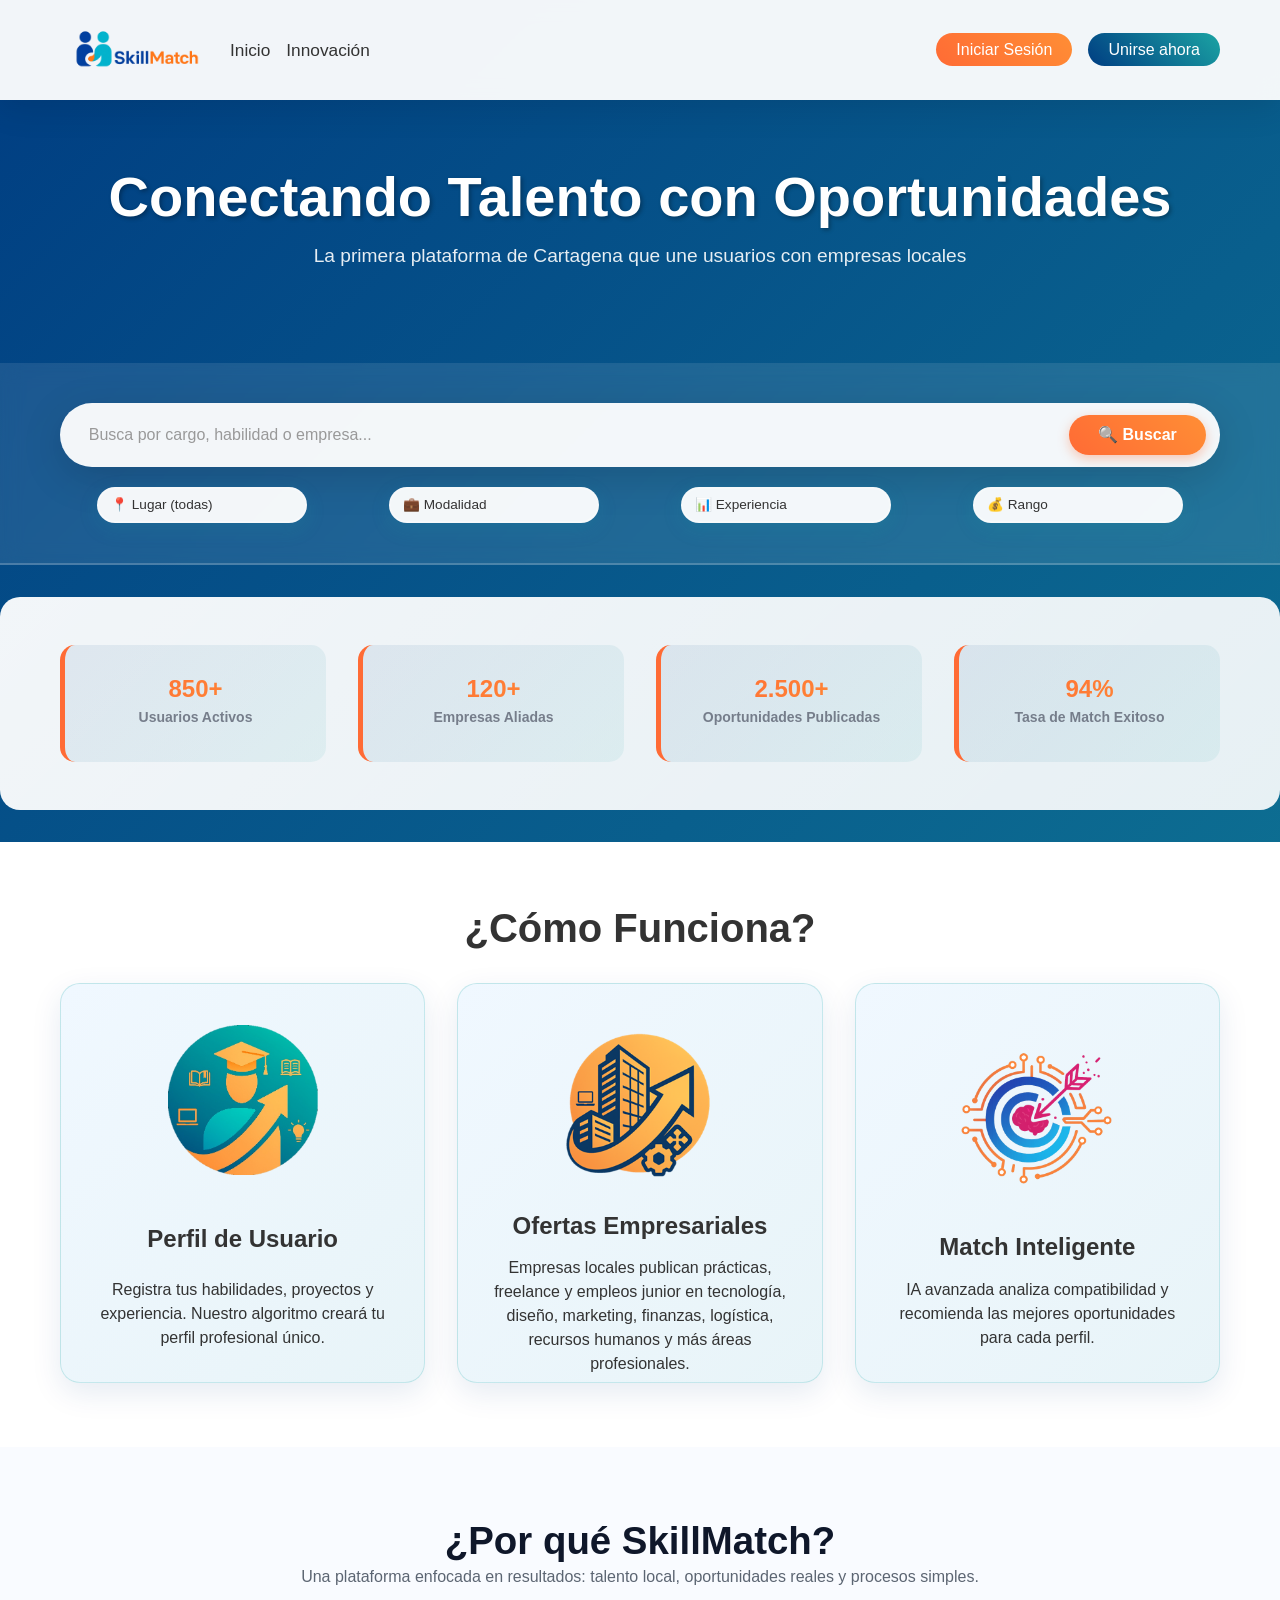
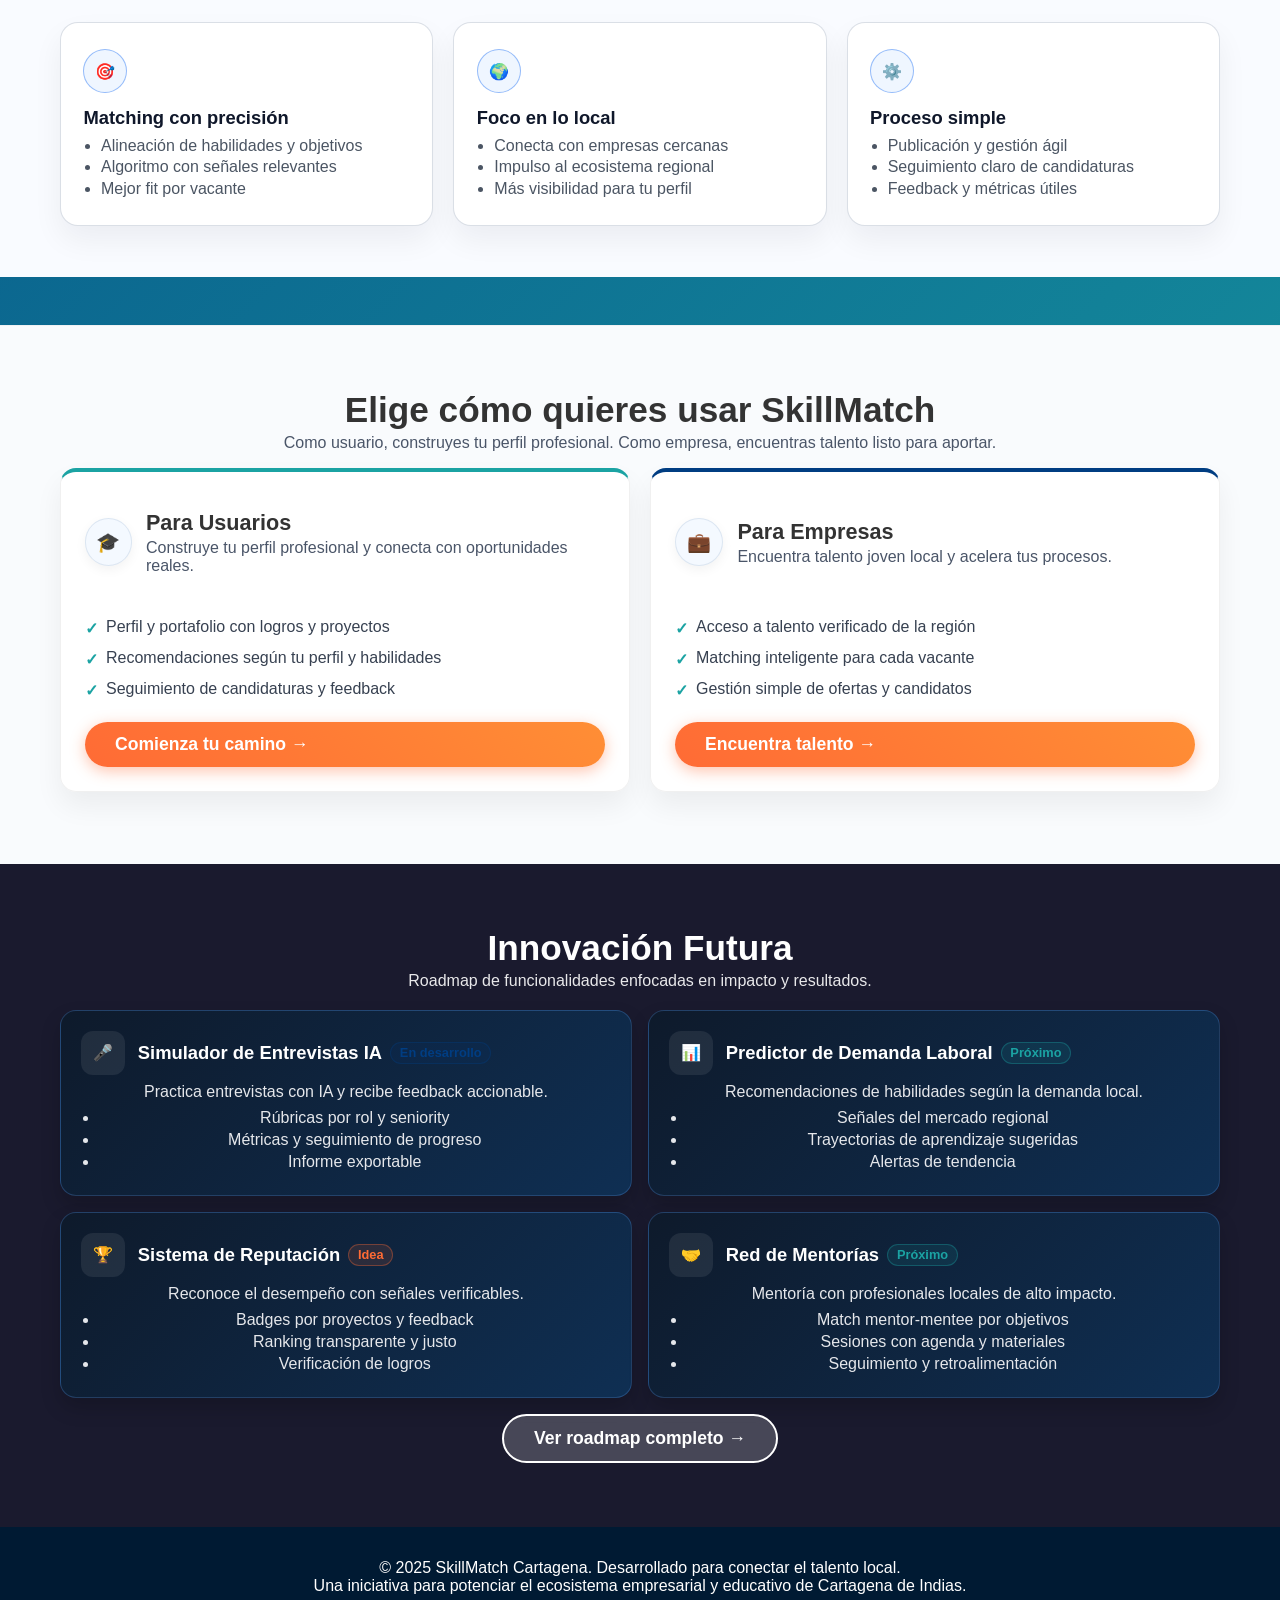
==== commit 79d5283b: "cambios generales" ====
--- a/SkillMatch/src/pages/index.html
+++ b/SkillMatch/src/pages/index.html
@@ -22,7 +22,7 @@
         <nav class="container" aria-label="Principal">
             <div class="nav-left">
                 <div class="logo">
-                    <img src="../assets/img/logo.png" alt="SkillMatch Logo" width="240" height="80">
+                    <img src="../assets/img/logo.png" alt="SkillMatch Logo" width="300" height="100">
                 </div>
                 <ul class="nav-links nav-principales">
                     <li><a href="#main">Inicio</a></li>
@@ -363,6 +363,8 @@
     </footer>
 
     <!-- Scripts para búsqueda y filtros -->
+    <script src="../assets/js/api-config.js"></script>
+    <script src="../assets/js/utils.js"></script>
     <script src="../assets/js/search-handler.js"></script>
     <script src="../assets/js/index.js"></script>
 
--- a/SkillMatch/src/assets/css/app.css
+++ b/SkillMatch/src/assets/css/app.css
@@ -75,7 +75,7 @@
     display: flex;
     justify-content: space-between;
     align-items: center;
-    padding: 1rem 0;
+    padding: 0.4rem 0;
 }
 
 .logo {
@@ -88,7 +88,7 @@
 }
 
 .logo img {
-    height: 80px;
+    height: 100px;
     width: auto;
 }
 
@@ -105,6 +105,7 @@
 
 .nav-links {
     display: flex;
+    align-items: center;
     gap: 1rem;
     list-style: none;
 }
@@ -2538,80 +2539,107 @@
     color: #ff5722;
 }
 
-.filter-group {
-    margin-bottom: 1.5rem;
-}
-
-.filter-group h4 {
-    font-size: 0.9rem;
-    color: #003d82;
-    margin-bottom: 0.8rem;
+/* ── Secciones colapsables de filtros ── */
+.filter-section {
+    border-bottom: 1px solid #e5e7eb;
+}
+
+.filter-section:last-of-type {
+    border-bottom: none;
+}
+
+.filter-section-header {
+    display: flex;
+    align-items: center;
+    gap: 0.5rem;
+    cursor: pointer;
+    padding: 0.85rem 0;
+    list-style: none;
+    -webkit-user-select: none;
+    user-select: none;
+}
+
+.filter-section-header::-webkit-details-marker { display: none; }
+.filter-section-header::marker { display: none; }
+
+.filter-section-header::after {
+    content: '›';
+    font-size: 1.15rem;
+    color: #9ca3af;
+    margin-left: auto;
+    flex-shrink: 0;
+    transition: transform 0.22s ease;
+    line-height: 1;
+}
+
+details[open] > .filter-section-header::after {
+    transform: rotate(90deg);
+}
+
+.filter-section-title {
+    font-size: 0.875rem;
+    color: #111827;
     font-weight: 700;
-    display: flex;
-    align-items: center;
-    gap: 0.35rem;
-    text-transform: none;
-    letter-spacing: 0;
-}
-
+    flex: 1;
+}
+
+.filter-count {
+    font-size: 0.68rem;
+    background: #1ba3a3;
+    color: #fff;
+    padding: 0.1rem 0.45rem;
+    border-radius: 10px;
+    font-weight: 700;
+    display: none;
+    flex-shrink: 0;
+}
+
+.filter-count.active { display: inline-block; }
+
+/* Opciones dentro de cada sección */
 .filter-options {
     display: flex;
     flex-direction: column;
-    gap: 0.45rem;
-    width: 100%;
-}
-
-.filter-divider {
-    height: 1px;
-    background: #e5e7eb;
-    margin: 1.2rem 0;
-}
-
-/* Etiquetas de checkbox mejoradas */
+    padding-bottom: 0.6rem;
+}
+
 .checkbox-label {
     display: flex;
     align-items: center;
-    gap: 0.6rem;
+    gap: 0.65rem;
     cursor: pointer;
-    padding: 0.65rem 0.75rem;
-    border-radius: 8px;
-    transition: all 0.3s ease;
-    background: #f9fafb;
-    border: 1.5px solid #e5e7eb;
-    width: 100%;
-    box-sizing: border-box;
+    padding: 0.42rem 0.4rem;
+    border-radius: 6px;
+    transition: background 0.15s ease;
 }
 
 .checkbox-label:hover {
-    background: #fff;
-    border-color: #1ba3a3;
-    transform: translateX(2px);
-    box-shadow: 0 2px 8px rgba(27,163,163,0.1);
+    background: #f0fafa;
 }
 
 .checkbox-label input[type="checkbox"] {
-    width: 16px;
-    height: 16px;
+    width: 15px;
+    height: 15px;
     cursor: pointer;
     accent-color: #1ba3a3;
     flex-shrink: 0;
     margin: 0;
 }
 
-.checkbox-label input[type="checkbox"]:checked ~ .checkbox-text {
-    color: #1ba3a3;
-    font-weight: 700;
-}
-
 .checkbox-label .checkbox-text {
+    font-size: 0.875rem;
     color: #374151;
-    font-size: 0.88rem;
-    font-weight: 500;
-    transition: all 0.3s ease;
-    flex: 1;
-    white-space: nowrap;
-    overflow: hidden;
-    text-overflow: ellipsis;
+    transition: color 0.15s ease;
+}
+
+.checkbox-label:has(input:checked) .checkbox-text {
+    color: #0e7c7c;
+    font-weight: 600;
+}
+
+/* Grupo de salario */
+.filter-salary-group {
+    padding-bottom: 0.75rem;
 }
 
 /* Rango de salario estilizado */
@@ -3109,14 +3137,14 @@
 
 .profile-header-card {
     background: #fff;
-    border-radius: 16px;
+    border-radius: 20px;
     overflow: hidden;
-    box-shadow: 0 2px 20px rgba(0,0,0,0.1);
+    box-shadow: 0 4px 24px rgba(0,0,0,0.09);
 }
 
 .profile-cover {
-    height: 200px;
-    background: linear-gradient(135deg, #003d82 0%, #1ba3a3 100%);
+    height: 220px;
+    background: linear-gradient(135deg, #002d62 0%, #003d82 40%, #1ba3a3 100%);
     position: relative;
 }
 
@@ -3124,117 +3152,173 @@
     position: absolute;
     top: 1rem;
     right: 1rem;
-    background: rgba(255,255,255,0.2);
-    -webkit-backdrop-filter: blur(10px);
-    backdrop-filter: blur(10px);
+    display: inline-flex;
+    align-items: center;
+    gap: 0.4rem;
+    background: rgba(255,255,255,0.15);
+    -webkit-backdrop-filter: blur(12px);
+    backdrop-filter: blur(12px);
     color: #fff;
-    border: 1px solid rgba(255,255,255,0.3);
-    padding: 0.6rem 1.2rem;
+    border: 1px solid rgba(255,255,255,0.35);
+    padding: 0.5rem 1rem;
     border-radius: 8px;
-    font-size: 0.9rem;
+    font-size: 0.82rem;
     font-weight: 600;
+    letter-spacing: 0.02em;
     cursor: pointer;
-    transition: all 0.3s ease;
+    transition: background 0.2s ease, border-color 0.2s ease;
 }
 
 .btn-edit-cover:hover {
-    background: rgba(255,255,255,0.3);
+    background: rgba(255,255,255,0.28);
+    border-color: rgba(255,255,255,0.55);
 }
 
 .profile-header-content {
-    padding: 0 2rem 2rem;
-    display: flex;
-    gap: 2rem;
-    align-items: flex-start;
+    padding: 0 2rem 1.75rem;
+    display: flex;
+    gap: 1.75rem;
+    align-items: center;
 }
 
 .profile-avatar-section {
-    margin-top: -60px;
+    margin-top: -48px;
+    flex-shrink: 0;
+    align-self: flex-end;
 }
 
 .profile-avatar {
-    width: 150px;
-    height: 150px;
+    width: 120px;
+    height: 120px;
     border-radius: 50%;
-    border: 5px solid #fff;
+    border: 4px solid #fff;
     overflow: hidden;
     position: relative;
-    box-shadow: 0 4px 20px rgba(0,0,0,0.15);
+    box-shadow: 0 4px 12px rgba(0,0,0,0.12);
+    background: #e5e7eb;
 }
 
 .profile-avatar img {
     width: 100%;
     height: 100%;
     object-fit: cover;
+    display: block;
+}
+
+/* Especificidad mayor que .profile-avatar img para que display:none gane */
+.profile-avatar img.avatar-img-hidden {
+    display: none;
+}
+
+.profile-avatar-initials {
+    width: 100%;
+    height: 100%;
+    display: flex;
+    align-items: center;
+    justify-content: center;
+    font-size: 2.4rem;
+    font-weight: 700;
+    color: #fff;
+    letter-spacing: -0.02em;
+    border-radius: 50%;
+    -webkit-user-select: none;
+    user-select: none;
 }
 
 .btn-edit-avatar {
     position: absolute;
-    bottom: 5px;
-    right: 5px;
-    width: 40px;
-    height: 40px;
+    bottom: 4px;
+    right: 4px;
+    width: 34px;
+    height: 34px;
     border-radius: 50%;
     background: #1ba3a3;
     color: #fff;
     border: 3px solid #fff;
-    font-size: 1.2rem;
+    font-size: 1rem;
     cursor: pointer;
     display: flex;
     align-items: center;
     justify-content: center;
-    transition: all 0.3s ease;
+    transition: background 0.2s ease, transform 0.2s ease;
 }
 
 .btn-edit-avatar:hover {
     background: #003d82;
-    transform: scale(1.1);
+    transform: scale(1.08);
 }
 
 .profile-info-header {
     flex: 1;
     display: flex;
     justify-content: space-between;
-    align-items: flex-start;
-    padding-top: 1rem;
+    align-items: center;
+    padding-top: 0;
+    gap: 1rem;
 }
 
 .profile-name-section h1 {
-    font-size: 2rem;
-    color: #111827;
-    margin: 0 0 0.5rem 0;
+    font-size: 1.75rem;
+    color: #0f172a;
+    margin: 0 0 0.3rem 0;
     font-weight: 700;
+    line-height: 1.2;
+    letter-spacing: -0.01em;
 }
 
 .profile-headline {
-    font-size: 1.1rem;
-    color: #6b7280;
-    margin: 0 0 0.8rem 0;
+    font-size: 1rem;
+    color: #475569;
+    margin: 0 0 0.75rem 0;
+    font-weight: 500;
 }
 
 .profile-meta {
     display: flex;
-    gap: 1rem;
-    font-size: 0.95rem;
-    color: #9ca3af;
+    align-items: center;
+    gap: 0.5rem;
+    flex-wrap: wrap;
+}
+
+.profile-meta span {
+    font-size: 0.85rem;
+    color: #64748b;
+    display: inline-flex;
+    align-items: center;
+    gap: 0.25rem;
+}
+
+#userConnections {
+    background: #f1f5f9;
+    color: #0369a1;
+    font-weight: 600;
+    padding: 0.2rem 0.65rem;
+    border-radius: 999px;
+    font-size: 0.8rem;
+    border: 1px solid #bae6fd;
 }
 
 .btn-edit-profile {
-    background: linear-gradient(135deg, #ff6b35 0%, #ff5722 100%);
+    display: inline-flex;
+    align-items: center;
+    gap: 0.4rem;
+    background: #003d82;
     color: #fff;
     border: none;
-    padding: 0.8rem 1.8rem;
+    padding: 0.65rem 1.4rem;
     border-radius: 10px;
-    font-size: 1rem;
+    font-size: 0.9rem;
     font-weight: 600;
     cursor: pointer;
-    transition: all 0.3s ease;
-    box-shadow: 0 4px 15px rgba(255,107,53,0.3);
+    transition: background 0.2s ease, transform 0.2s ease, box-shadow 0.2s ease;
+    white-space: nowrap;
+    flex-shrink: 0;
 }
 
 .btn-edit-profile:hover {
-    transform: translateY(-2px);
-    box-shadow: 0 6px 20px rgba(255,107,53,0.4);
+    background: #002d62;
+    transform: translateY(-1px);
+    box-shadow: 0 4px 14px rgba(0,61,130,0.3);
 }
 
 /* Tarjetas del sidebar */
@@ -5296,20 +5380,53 @@
     }
 }
 
+/* ===== Conexiones ===== */
+.connection-avatar-circle {
+    width: 48px;
+    height: 48px;
+    border-radius: 50%;
+    background: #1ba3a3;
+    color: #fff;
+    display: flex;
+    align-items: center;
+    justify-content: center;
+    font-size: 1.3rem;
+    font-weight: 700;
+    flex-shrink: 0;
+}
+
+.messages-redirect {
+    text-align: center;
+    padding: 3rem 1rem;
+}
+
+.messages-redirect p {
+    font-size: 1.1rem;
+    margin-bottom: 1.5rem;
+}
+
 /* ===== Estilos de Notificaciones ===== */
+.nav-notification-item {
+    display: flex;
+    align-items: center;
+    list-style: none;
+}
+
 .notifications-container {
     position: relative;
-    display: inline-block;
-    margin-right: 1rem;
+    display: flex;
+    align-items: center;
 }
 
 .notifications-btn {
     background: transparent;
     border: none;
-    font-size: 1.5rem;
+    font-size: 1.1rem;
     cursor: pointer;
-    padding: 0.5rem;
+    padding: 0;
     position: relative;
+    display: flex;
+    align-items: center;
     transition: transform 0.2s;
 }
 
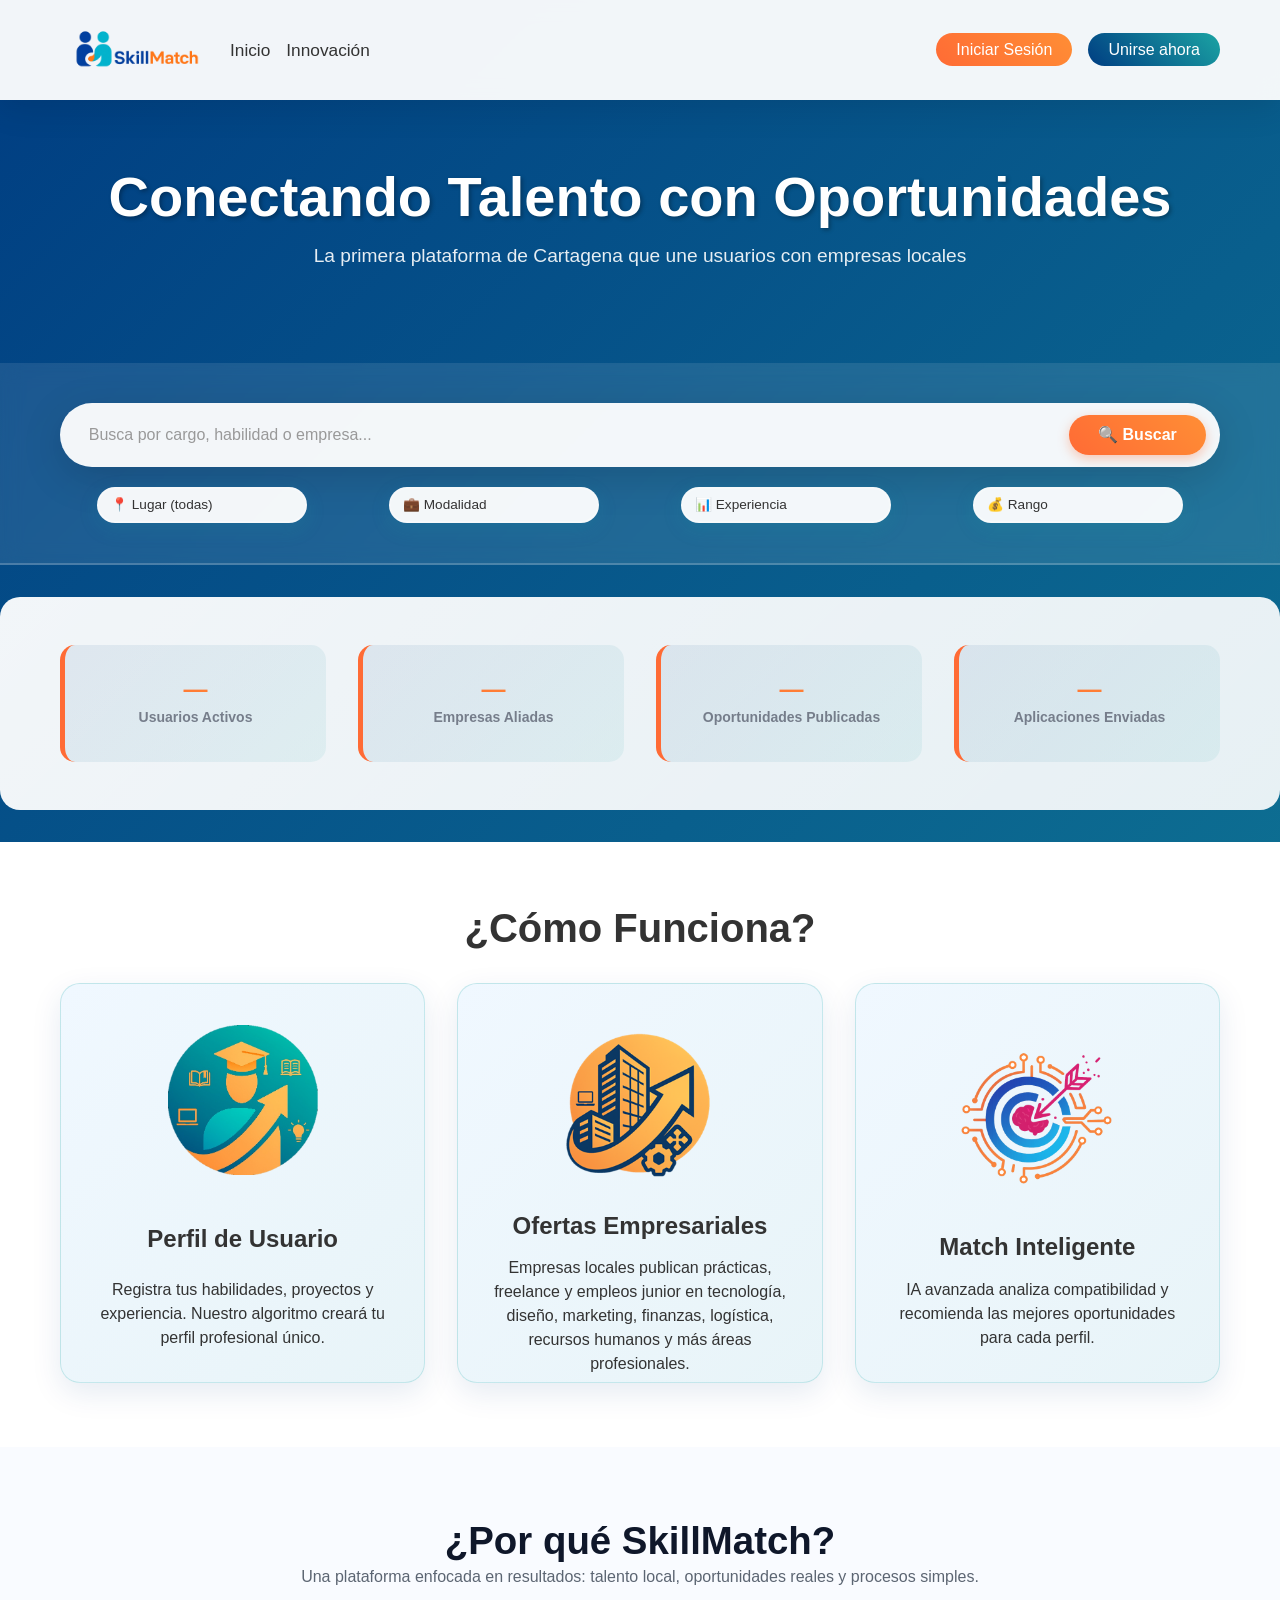
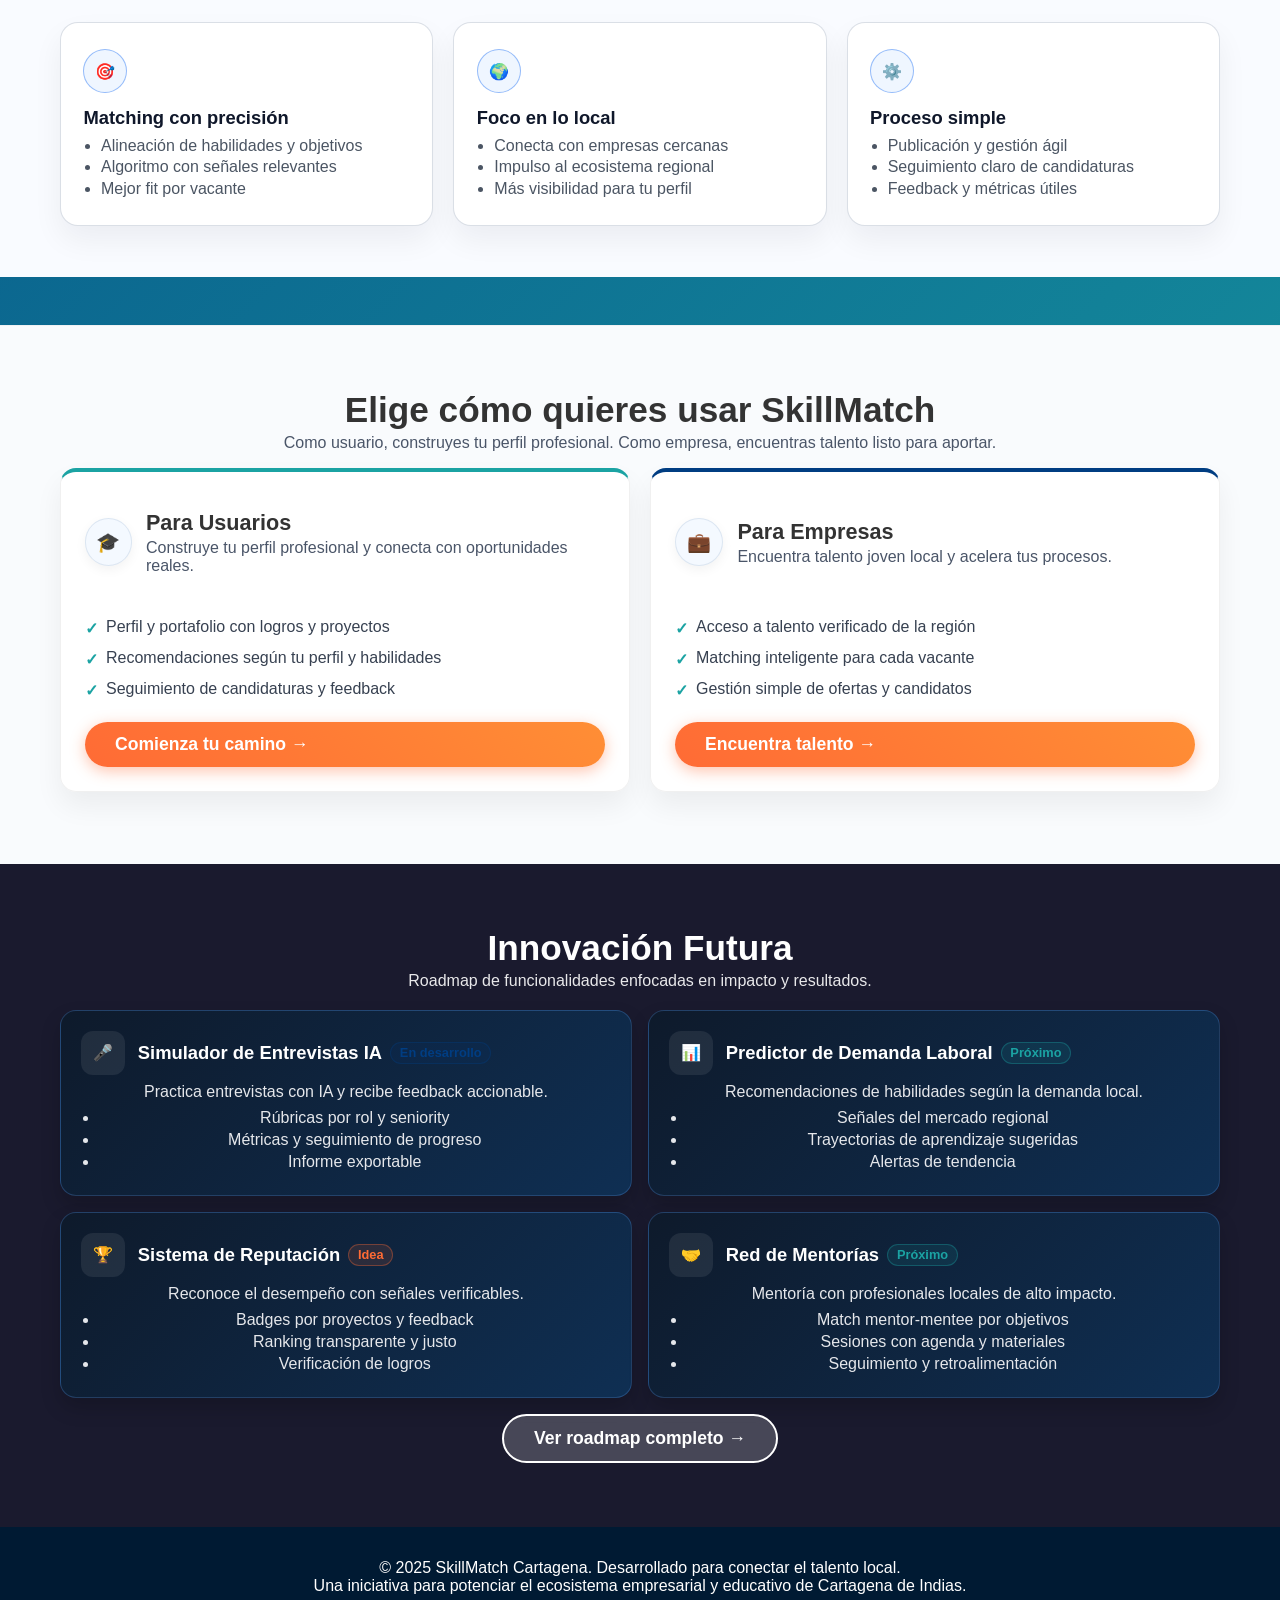
==== commit c55c856c: "fix: resolve issues 2-5 (schema.sql, CORS, hardcoded URLs, test config) - Remove schema.sql (MySQL D" ====
--- a/SkillMatch/src/pages/index.html
+++ b/SkillMatch/src/pages/index.html
@@ -148,20 +148,20 @@
     <section class="impact-stats">
         <div class="container">
             <div class="stat-box">
-                <div class="stat-value">850+</div>
+                <div class="stat-value" id="stat-users">—</div>
                 <div class="stat-label">Usuarios Activos</div>
             </div>
             <div class="stat-box">
-                <div class="stat-value">120+</div>
+                <div class="stat-value" id="stat-companies">—</div>
                 <div class="stat-label">Empresas Aliadas</div>
             </div>
             <div class="stat-box">
-                <div class="stat-value">2.500+</div>
+                <div class="stat-value" id="stat-jobs">—</div>
                 <div class="stat-label">Oportunidades Publicadas</div>
             </div>
             <div class="stat-box">
-                <div class="stat-value">94%</div>
-                <div class="stat-label">Tasa de Match Exitoso</div>
+                <div class="stat-value" id="stat-applications">—</div>
+                <div class="stat-label">Aplicaciones Enviadas</div>
             </div>
         </div>
     </section>
